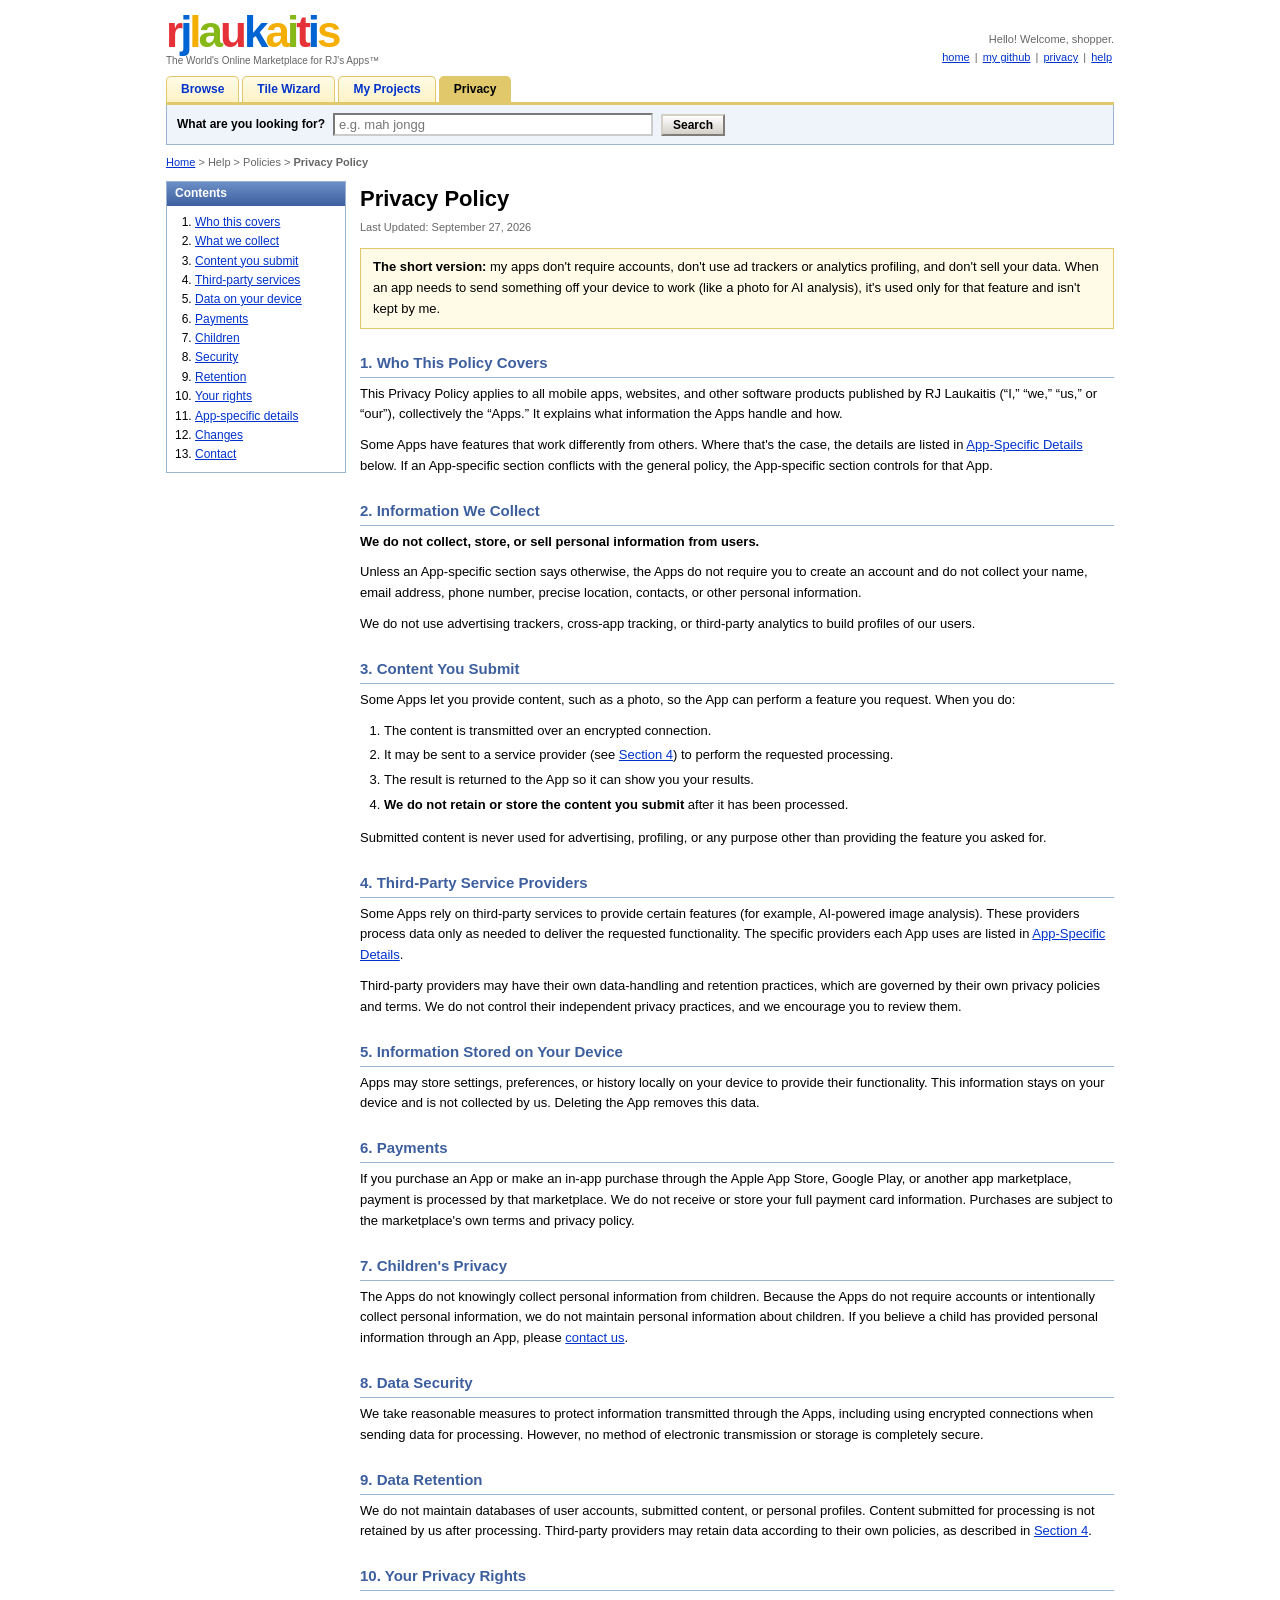
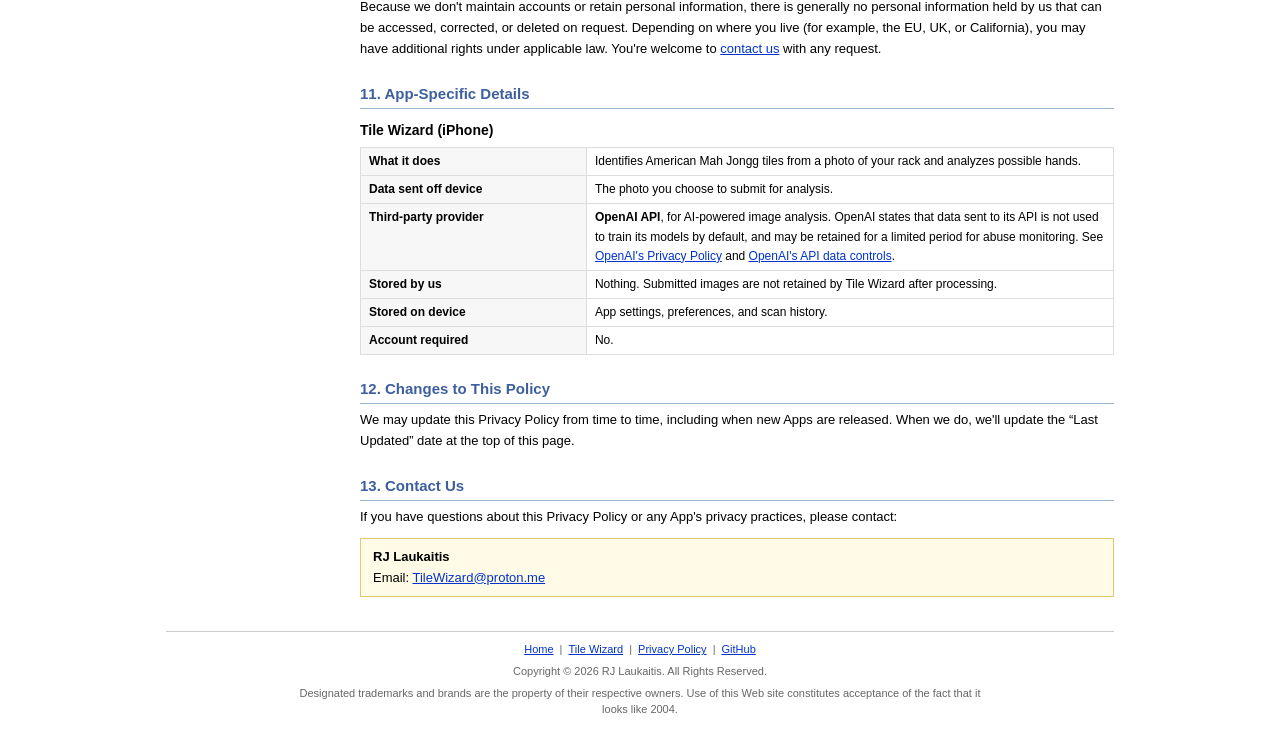
==== privacy/index.html @ a292be98 "Updated styling" ====
<!DOCTYPE html>
<html lang="en">
<head>
  <meta charset="UTF-8">
  <meta name="viewport" content="width=device-width, initial-scale=1.0">
  <title>Privacy Policy - RJ Laukaitis Apps</title>
  <meta name="description" content="Privacy Policy covering all apps and products published by RJ Laukaitis, including Tile Wizard.">
  <link rel="icon" href="../assets/tile-wizard.svg" type="image/svg+xml">
  <link rel="stylesheet" href="../assets/style.css">
</head>
<body>
<div class="page">

  <header class="masthead">
    <a class="logo" href="../" aria-label="RJ Laukaitis home">
      <span class="r">r</span><span class="b">j</span><span class="y">l</span><span class="g">a</span><span class="r">u</span><span class="b">k</span><span class="y">a</span><span class="g">i</span><span class="r">t</span><span class="b">i</span><span class="y">s</span>
      <span class="logo-tag">The World's Online Marketplace for RJ's Apps&trade;</span>
    </a>
    <nav class="toplinks" aria-label="Utility">
      <span class="greeting">Hello! Welcome, shopper.</span>
      <a href="../">home</a> <span class="sep">|</span>
      <a href="https://github.com/RJLaukaitis">my github</a> <span class="sep">|</span>
      <a href="./">privacy</a> <span class="sep">|</span>
      <a href="#contact">help</a>
    </nav>
  </header>

  <nav aria-label="Main">
    <ul class="tabs">
      <li><a href="../">Browse</a></li>
      <li><a href="../tile-wizard/">Tile Wizard</a></li>
      <li><a href="https://github.com/RJLaukaitis">My Projects</a></li>
      <li><a class="active" href="./">Privacy</a></li>
    </ul>
  </nav>

  <form class="searchbar" action="../" method="get" role="search">
    <label for="q">What are you looking for?</label>
    <input type="text" id="q" name="q" placeholder="e.g. mah jongg">
    <button class="btn" type="submit">Search</button>
  </form>

  <div class="crumbs">
    <a href="../">Home</a> &gt; Help &gt; Policies &gt; <b>Privacy Policy</b>
  </div>

  <div class="layout">
    <aside>
      <nav class="box toc" aria-label="Policy contents">
        <h2 class="box-title">Contents</h2>
        <ol>
          <li><a href="#scope">Who this covers</a></li>
          <li><a href="#collect">What we collect</a></li>
          <li><a href="#content">Content you submit</a></li>
          <li><a href="#third-parties">Third-party services</a></li>
          <li><a href="#device">Data on your device</a></li>
          <li><a href="#payments">Payments</a></li>
          <li><a href="#children">Children</a></li>
          <li><a href="#security">Security</a></li>
          <li><a href="#retention">Retention</a></li>
          <li><a href="#rights">Your rights</a></li>
          <li><a href="#apps">App-specific details</a></li>
          <li><a href="#changes">Changes</a></li>
          <li><a href="#contact">Contact</a></li>
        </ol>
      </nav>
    </aside>

    <main class="policy">
      <h1>Privacy Policy</h1>
      <div class="updated">Last Updated: September 27, 2026</div>

      <div class="callout">
        <b>The short version:</b> my apps don't require accounts, don't use ad trackers or analytics profiling, and don't sell your data. When an app needs to send something off your device to work (like a photo for AI analysis), it's used only for that feature and isn't kept by me.
      </div>

      <h2 id="scope">1. Who This Policy Covers</h2>
      <p>This Privacy Policy applies to all mobile apps, websites, and other software products published by RJ Laukaitis (&ldquo;I,&rdquo; &ldquo;we,&rdquo; &ldquo;us,&rdquo; or &ldquo;our&rdquo;), collectively the &ldquo;Apps.&rdquo; It explains what information the Apps handle and how.</p>
      <p>Some Apps have features that work differently from others. Where that's the case, the details are listed in <a href="#apps">App-Specific Details</a> below. If an App-specific section conflicts with the general policy, the App-specific section controls for that App.</p>

      <h2 id="collect">2. Information We Collect</h2>
      <p><b>We do not collect, store, or sell personal information from users.</b></p>
      <p>Unless an App-specific section says otherwise, the Apps do not require you to create an account and do not collect your name, email address, phone number, precise location, contacts, or other personal information.</p>
      <p>We do not use advertising trackers, cross-app tracking, or third-party analytics to build profiles of our users.</p>

      <h2 id="content">3. Content You Submit</h2>
      <p>Some Apps let you provide content, such as a photo, so the App can perform a feature you request. When you do:</p>
      <ol>
        <li>The content is transmitted over an encrypted connection.</li>
        <li>It may be sent to a service provider (see <a href="#third-parties">Section 4</a>) to perform the requested processing.</li>
        <li>The result is returned to the App so it can show you your results.</li>
        <li><b>We do not retain or store the content you submit</b> after it has been processed.</li>
      </ol>
      <p>Submitted content is never used for advertising, profiling, or any purpose other than providing the feature you asked for.</p>

      <h2 id="third-parties">4. Third-Party Service Providers</h2>
      <p>Some Apps rely on third-party services to provide certain features (for example, AI-powered image analysis). These providers process data only as needed to deliver the requested functionality. The specific providers each App uses are listed in <a href="#apps">App-Specific Details</a>.</p>
      <p>Third-party providers may have their own data-handling and retention practices, which are governed by their own privacy policies and terms. We do not control their independent privacy practices, and we encourage you to review them.</p>

      <h2 id="device">5. Information Stored on Your Device</h2>
      <p>Apps may store settings, preferences, or history locally on your device to provide their functionality. This information stays on your device and is not collected by us. Deleting the App removes this data.</p>

      <h2 id="payments">6. Payments</h2>
      <p>If you purchase an App or make an in-app purchase through the Apple App Store, Google Play, or another app marketplace, payment is processed by that marketplace. We do not receive or store your full payment card information. Purchases are subject to the marketplace's own terms and privacy policy.</p>

      <h2 id="children">7. Children's Privacy</h2>
      <p>The Apps do not knowingly collect personal information from children. Because the Apps do not require accounts or intentionally collect personal information, we do not maintain personal information about children. If you believe a child has provided personal information through an App, please <a href="#contact">contact us</a>.</p>

      <h2 id="security">8. Data Security</h2>
      <p>We take reasonable measures to protect information transmitted through the Apps, including using encrypted connections when sending data for processing. However, no method of electronic transmission or storage is completely secure.</p>

      <h2 id="retention">9. Data Retention</h2>
      <p>We do not maintain databases of user accounts, submitted content, or personal profiles. Content submitted for processing is not retained by us after processing. Third-party providers may retain data according to their own policies, as described in <a href="#third-parties">Section 4</a>.</p>

      <h2 id="rights">10. Your Privacy Rights</h2>
      <p>Because we don't maintain accounts or retain personal information, there is generally no personal information held by us that can be accessed, corrected, or deleted on request. Depending on where you live (for example, the EU, UK, or California), you may have additional rights under applicable law. You're welcome to <a href="#contact">contact us</a> with any request.</p>

      <h2 id="apps">11. App-Specific Details</h2>

      <h3 id="app-tile-wizard" style="font-size:14px;margin:10px 0 6px">Tile Wizard (iPhone)</h3>
      <div class="table-wrap">
        <table class="kv">
          <tr>
            <th scope="row">What it does</th>
            <td>Identifies American Mah Jongg tiles from a photo of your rack and analyzes possible hands.</td>
          </tr>
          <tr>
            <th scope="row">Data sent off device</th>
            <td>The photo you choose to submit for analysis.</td>
          </tr>
          <tr>
            <th scope="row">Third-party provider</th>
            <td>
              <b>OpenAI API</b>, for AI-powered image analysis. OpenAI states that data sent to its API is not used to train its models by default, and may be retained for a limited period for abuse monitoring. See
              <a href="https://openai.com/policies/privacy-policy/" rel="noopener noreferrer">OpenAI's Privacy Policy</a> and
              <a href="https://developers.openai.com/api/docs/guides/your-data" rel="noopener noreferrer">OpenAI's API data controls</a>.
            </td>
          </tr>
          <tr>
            <th scope="row">Stored by us</th>
            <td>Nothing. Submitted images are not retained by Tile Wizard after processing.</td>
          </tr>
          <tr>
            <th scope="row">Stored on device</th>
            <td>App settings, preferences, and scan history.</td>
          </tr>
          <tr>
            <th scope="row">Account required</th>
            <td>No.</td>
          </tr>
        </table>
      </div>

      <h2 id="changes">12. Changes to This Policy</h2>
      <p>We may update this Privacy Policy from time to time, including when new Apps are released. When we do, we'll update the &ldquo;Last Updated&rdquo; date at the top of this page.</p>

      <h2 id="contact">13. Contact Us</h2>
      <p>If you have questions about this Privacy Policy or any App's privacy practices, please contact:</p>
      <div class="callout">
        <b>RJ Laukaitis</b><br>
        Email: <a href="mailto:TileWizard@proton.me">TileWizard@proton.me</a>
      </div>
    </main>
  </div>

  <footer class="footer">
    <div class="links">
      <a href="../">Home</a> |
      <a href="../tile-wizard/">Tile Wizard</a> |
      <a href="./">Privacy Policy</a> |
      <a href="https://github.com/RJLaukaitis">GitHub</a>
    </div>
    <div>Copyright &copy; 2026 RJ Laukaitis. All Rights Reserved.</div>
    <div class="fine">Designated trademarks and brands are the property of their respective owners. Use of this Web site constitutes acceptance of the fact that it looks like 2004.</div>
  </footer>

</div>
</body>
</html>
---- assets/style.css ----
/* ------------------------------------------------------------
   RJ Laukaitis — circa-2004 online-auction-house styling
   ------------------------------------------------------------ */

:root {
  --red: #e53238;
  --blue: #0064d2;
  --yellow: #f5af02;
  --green: #86b817;

  --link: #0033cc;
  --link-visited: #660099;
  --text: #000000;
  --muted: #666666;
  --bg: #ffffff;
  --panel: #eff4fb;
  --panel-border: #99b4d1;
  --bar-top: #6c8fc7;
  --bar-bottom: #3d5f9e;
  --tab: #fdf3c7;
  --tab-border: #e0c86b;
  --row-alt: #f7f7f7;
  --price: #990000;
}

* { box-sizing: border-box; }

html { -webkit-text-size-adjust: 100%; }

body {
  margin: 0;
  background: var(--bg);
  color: var(--text);
  font-family: Verdana, Arial, Helvetica, sans-serif;
  font-size: 13px;
  line-height: 1.45;
}

a { color: var(--link); }
a:visited { color: var(--link-visited); }
a:hover { color: var(--red); }

img, svg { max-width: 100%; }

.visually-hidden {
  position: absolute;
  width: 1px;
  height: 1px;
  overflow: hidden;
  clip: rect(0 0 0 0);
  white-space: nowrap;
}

.page {
  max-width: 980px;
  margin: 0 auto;
  padding: 0 16px;
}

/* ---------- Masthead ---------- */

.masthead {
  display: flex;
  align-items: flex-end;
  justify-content: space-between;
  flex-wrap: wrap;
  gap: 8px 16px;
  padding: 10px 0 6px;
}

.logo {
  font-family: "Trebuchet MS", Verdana, Arial, sans-serif;
  font-size: 44px;
  font-weight: bold;
  letter-spacing: -3px;
  line-height: 1;
  text-decoration: none;
}
.logo:visited, .logo:hover { color: inherit; }
.logo .r { color: var(--red); }
.logo .b { color: var(--blue); }
.logo .y { color: var(--yellow); }
.logo .g { color: var(--green); }

.logo-tag {
  display: block;
  font-family: Verdana, Arial, sans-serif;
  font-size: 10px;
  font-weight: normal;
  letter-spacing: 0;
  color: var(--muted);
  margin-top: 2px;
}

.toplinks {
  font-size: 11px;
  text-align: right;
}
.toplinks a { margin: 0 2px; }
.toplinks .sep { color: var(--muted); }
.toplinks .greeting { color: var(--muted); display: block; margin-bottom: 2px; }

/* ---------- Tab navigation ---------- */

.tabs {
  display: flex;
  flex-wrap: wrap;
  gap: 3px;
  margin: 4px 0 0;
  padding: 0;
  list-style: none;
  border-bottom: 3px solid var(--tab-border);
}
.tabs a {
  display: block;
  padding: 4px 14px;
  font-weight: bold;
  font-size: 12px;
  text-decoration: none;
  color: var(--link);
  background: linear-gradient(#fffbe6, var(--tab));
  border: 1px solid var(--tab-border);
  border-bottom: none;
  border-radius: 5px 5px 0 0;
}
.tabs a:hover { text-decoration: underline; }
.tabs a.active {
  background: var(--tab-border);
  color: #000;
}

/* ---------- Search strip ---------- */

.searchbar {
  display: flex;
  flex-wrap: wrap;
  align-items: center;
  gap: 6px 8px;
  padding: 8px 10px;
  background: var(--panel);
  border: 1px solid var(--panel-border);
  border-top: none;
  font-size: 11px;
}
.searchbar label { font-weight: bold; font-size: 12px; }
.searchbar input[type="text"] {
  flex: 1 1 200px;
  min-width: 0;
  max-width: 320px;
  font: 13px Verdana, Arial, sans-serif;
  padding: 2px 4px;
  border: 2px inset #ccc;
}
.searchbar select { font: 12px Verdana, Arial, sans-serif; max-width: 100%; }

.btn {
  font: bold 12px Verdana, Arial, sans-serif;
  padding: 2px 10px;
  color: #000;
  background: linear-gradient(#ffffff, #d4d0c8);
  border: 2px outset #d4d0c8;
  cursor: pointer;
  text-decoration: none;
  display: inline-block;
}
.btn:active { border-style: inset; }
.btn:visited, .btn:hover { color: #000; }

.btn-buy {
  font: bold 14px Arial, Helvetica, sans-serif;
  padding: 6px 18px;
  color: #000;
  background: linear-gradient(#ffe38a, #f5af02);
  border: 1px solid #b07c00;
  border-radius: 4px;
  text-decoration: none;
  display: inline-block;
  box-shadow: inset 0 1px 0 #fff6cc;
}
.btn-buy:visited, .btn-buy:hover { color: #000; }
.btn-buy:hover { background: linear-gradient(#ffeaa3, #ffbb1a); }

/* ---------- Breadcrumbs ---------- */

.crumbs {
  font-size: 11px;
  margin: 10px 0;
  color: var(--muted);
}
.crumbs a { color: var(--link); }

/* ---------- Layout ---------- */

.layout {
  display: grid;
  grid-template-columns: 180px minmax(0, 1fr);
  gap: 14px;
  margin-bottom: 20px;
}

/* ---------- Boxes / panels ---------- */

.box {
  border: 1px solid var(--panel-border);
  margin-bottom: 12px;
  background: #fff;
}
.box-title {
  margin: 0;
  padding: 3px 8px;
  font-size: 12px;
  font-weight: bold;
  color: #fff;
  background: linear-gradient(var(--bar-top), var(--bar-bottom));
}
.box-title.light {
  color: #000;
  background: var(--panel);
  border-bottom: 1px solid var(--panel-border);
}
.box-body { padding: 8px; }

.catlist {
  list-style: none;
  margin: 0;
  padding: 6px 8px;
  font-size: 12px;
}
.catlist li { padding: 2px 0; }
.catlist .count { color: var(--muted); font-size: 11px; }

.side-note { font-size: 11px; color: var(--muted); }

/* ---------- Welcome banner ---------- */

.welcome {
  border: 1px solid var(--tab-border);
  background: linear-gradient(#fffdf0, #fff4c2);
  padding: 10px 12px;
  margin-bottom: 12px;
}
.welcome h1 {
  margin: 0 0 4px;
  font-size: 18px;
  font-family: Arial, Helvetica, sans-serif;
}
.welcome p { margin: 0; }

/* ---------- Listing table ---------- */

.results-head {
  display: flex;
  flex-wrap: wrap;
  justify-content: space-between;
  gap: 4px 12px;
  font-size: 11px;
  padding: 4px 8px;
  background: var(--panel);
  border: 1px solid var(--panel-border);
  border-bottom: none;
}

.listings {
  width: 100%;
  border-collapse: collapse;
  border: 1px solid var(--panel-border);
}
.listings th {
  text-align: left;
  font-size: 11px;
  padding: 3px 8px;
  background: #dfe8f6;
  border-bottom: 1px solid var(--panel-border);
  white-space: nowrap;
}
.listings td {
  padding: 8px;
  vertical-align: top;
  border-bottom: 1px solid #ddd;
}
.listings tr:nth-child(even) td { background: var(--row-alt); }
.listings .thumb { width: 96px; }
.listings .thumb a { display: block; border: 1px solid #ccc; background: #fff; padding: 2px; }
.listings .title { font-size: 14px; font-weight: bold; }
.listings .subtitle { color: var(--muted); font-size: 11px; margin-top: 2px; }
.listings .price { color: var(--price); font-weight: bold; white-space: nowrap; }
.listings .col-small { font-size: 11px; white-space: nowrap; }
.listings .soon td { color: var(--muted); }

.icon-new {
  display: inline-block;
  font: bold 9px Verdana, sans-serif;
  color: #fff;
  background: var(--red);
  padding: 1px 3px;
  vertical-align: middle;
}
.icon-bin {
  display: inline-block;
  font: bold 9px Arial, sans-serif;
  color: #000;
  background: var(--yellow);
  border: 1px solid #b07c00;
  padding: 0 3px;
  vertical-align: middle;
}

.placeholder-thumb {
  width: 88px;
  height: 88px;
  display: grid;
  place-items: center;
  border: 1px dashed #bbb;
  background: #fafafa;
  color: #aaa;
  font-size: 10px;
  text-align: center;
}

/* ---------- Item page ---------- */

.item-titlebar {
  border: 1px solid var(--panel-border);
  background: var(--panel);
  padding: 6px 10px;
  margin-bottom: 10px;
}
.item-titlebar h1 {
  margin: 0;
  font-family: Arial, Helvetica, sans-serif;
  font-size: 20px;
}
.item-titlebar .item-meta {
  font-size: 11px;
  color: var(--muted);
  margin-top: 2px;
}

.item-top {
  display: grid;
  grid-template-columns: 300px minmax(0, 1fr) 220px;
  gap: 14px;
  margin-bottom: 14px;
}

.item-photo {
  border: 1px solid #ccc;
  padding: 6px;
  background: #fff;
  text-align: center;
}
.item-photo .caption { font-size: 11px; color: var(--muted); margin-top: 4px; }

.facts {
  width: 100%;
  border-collapse: collapse;
  font-size: 12px;
}
.facts th {
  text-align: right;
  vertical-align: top;
  color: var(--muted);
  font-weight: normal;
  padding: 3px 8px 3px 0;
  white-space: nowrap;
  width: 1%;
}
.facts td { padding: 3px 0; }
.facts .price { font-size: 18px; font-weight: bold; color: var(--price); }

.buy-box {
  margin: 10px 0;
  padding: 10px;
  border: 1px solid var(--tab-border);
  background: #fffbe6;
}
.buy-box .or { font-size: 11px; color: var(--muted); margin: 6px 0; }

.section-title {
  margin: 18px 0 0;
  padding: 4px 10px;
  font-size: 14px;
  font-family: Arial, Helvetica, sans-serif;
  color: #fff;
  background: linear-gradient(var(--bar-top), var(--bar-bottom));
}
.section-body {
  border: 1px solid var(--panel-border);
  border-top: none;
  padding: 12px;
}

.description h2 {
  font-family: Arial, Helvetica, sans-serif;
  color: var(--blue);
  font-size: 17px;
  margin: 0 0 6px;
}
.description h3 {
  font-family: Arial, Helvetica, sans-serif;
  font-size: 14px;
  color: var(--red);
  margin: 14px 0 4px;
}
.description ul { margin: 4px 0 8px; padding-left: 22px; }
.description li { margin-bottom: 3px; }

.steps {
  display: grid;
  grid-template-columns: repeat(3, minmax(0, 1fr));
  gap: 10px;
  margin: 8px 0;
}
.step {
  border: 1px solid #ccc;
  background: var(--row-alt);
  padding: 8px;
  font-size: 12px;
}
.step b { display: block; color: var(--blue); margin-bottom: 2px; }

.kv {
  width: 100%;
  border-collapse: collapse;
  font-size: 12px;
}
.kv th, .kv td {
  text-align: left;
  padding: 4px 8px;
  border: 1px solid #ddd;
  vertical-align: top;
}
.kv th { background: var(--row-alt); width: 30%; }

/* ---------- Seller card ---------- */

.seller .box-body { font-size: 12px; }
.seller .name { font-weight: bold; }
.star {
  color: var(--yellow);
  text-shadow: 0 0 1px #8a6200;
}

/* ---------- Policy page ---------- */

.policy {
  font-size: 13px;
  line-height: 1.6;
}
.policy h1 {
  font-family: Arial, Helvetica, sans-serif;
  font-size: 22px;
  margin: 0 0 2px;
}
.policy h2 {
  font-family: Arial, Helvetica, sans-serif;
  font-size: 15px;
  margin: 22px 0 6px;
  padding-bottom: 2px;
  border-bottom: 1px solid var(--panel-border);
  color: var(--bar-bottom);
}
.policy p { margin: 0 0 10px; }
.policy ul, .policy ol { margin: 4px 0 12px; padding-left: 24px; }
.policy li { margin-bottom: 4px; }
.policy .updated { color: var(--muted); font-size: 11px; margin-bottom: 12px; }
.policy .callout {
  border: 1px solid var(--tab-border);
  background: #fffbe6;
  padding: 8px 12px;
  margin: 10px 0 14px;
}
.policy .table-wrap { overflow-x: auto; margin: 6px 0 12px; }

.toc { font-size: 12px; }
.toc ol { margin: 0; padding: 6px 8px 6px 28px; }
.toc li { margin: 2px 0; }

/* ---------- Footer ---------- */

.footer {
  border-top: 1px solid #ccc;
  margin-top: 20px;
  padding: 10px 0 30px;
  font-size: 11px;
  color: var(--muted);
  text-align: center;
}
.footer .links { margin-bottom: 6px; }
.footer .links a { margin: 0 3px; }
.footer .fine { max-width: 700px; margin: 6px auto 0; }

/* ---------- Responsive ---------- */

@media (max-width: 860px) {
  .item-top { grid-template-columns: 240px minmax(0, 1fr); }
  .item-top .seller { grid-column: 1 / -1; }
}

@media (max-width: 680px) {
  .layout { grid-template-columns: minmax(0, 1fr); }
  .layout aside { order: 2; }
  .item-top { grid-template-columns: minmax(0, 1fr); }
  .item-photo { max-width: 320px; }
  .steps { grid-template-columns: minmax(0, 1fr); }
  .logo { font-size: 36px; }
  .toplinks { text-align: left; }
  .listings .hide-sm { display: none; }
  .listings .thumb { width: 72px; }
  .placeholder-thumb { width: 64px; height: 64px; }
  .tabs a { padding: 4px 9px; }
}
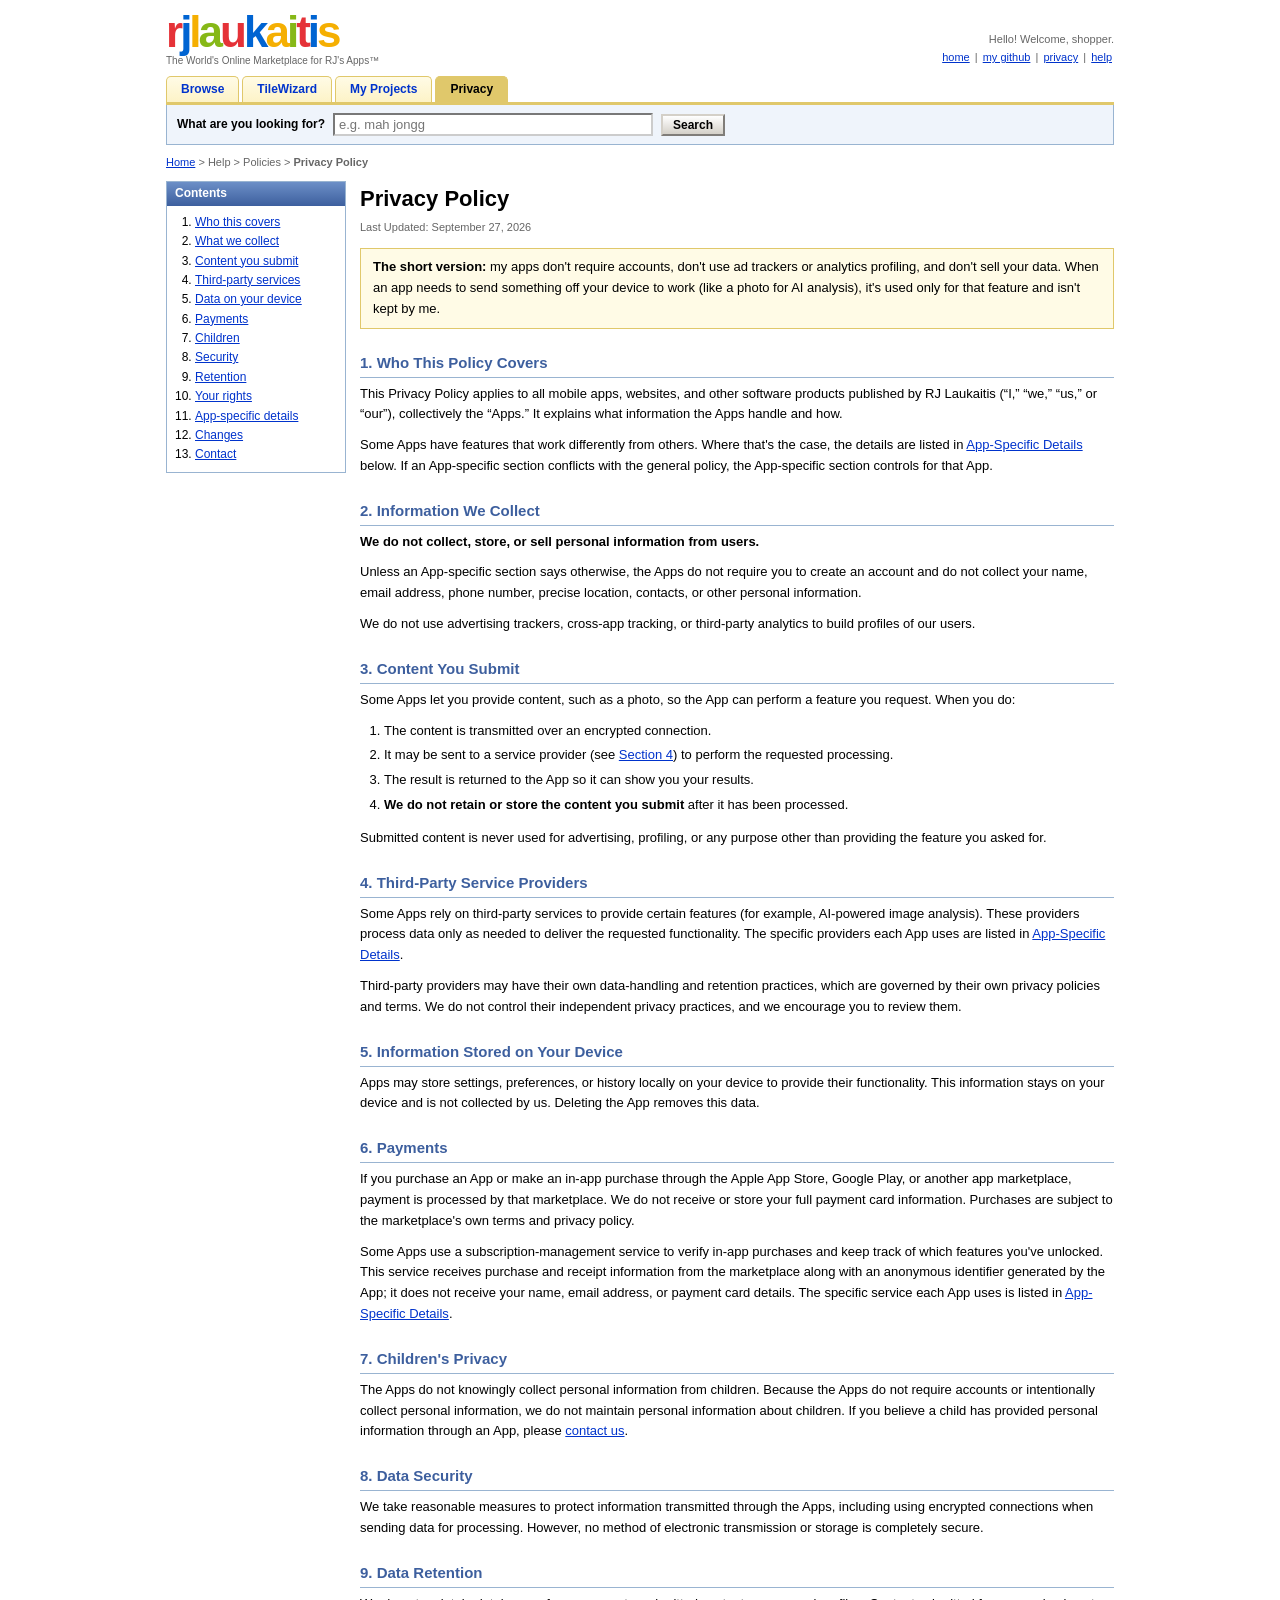
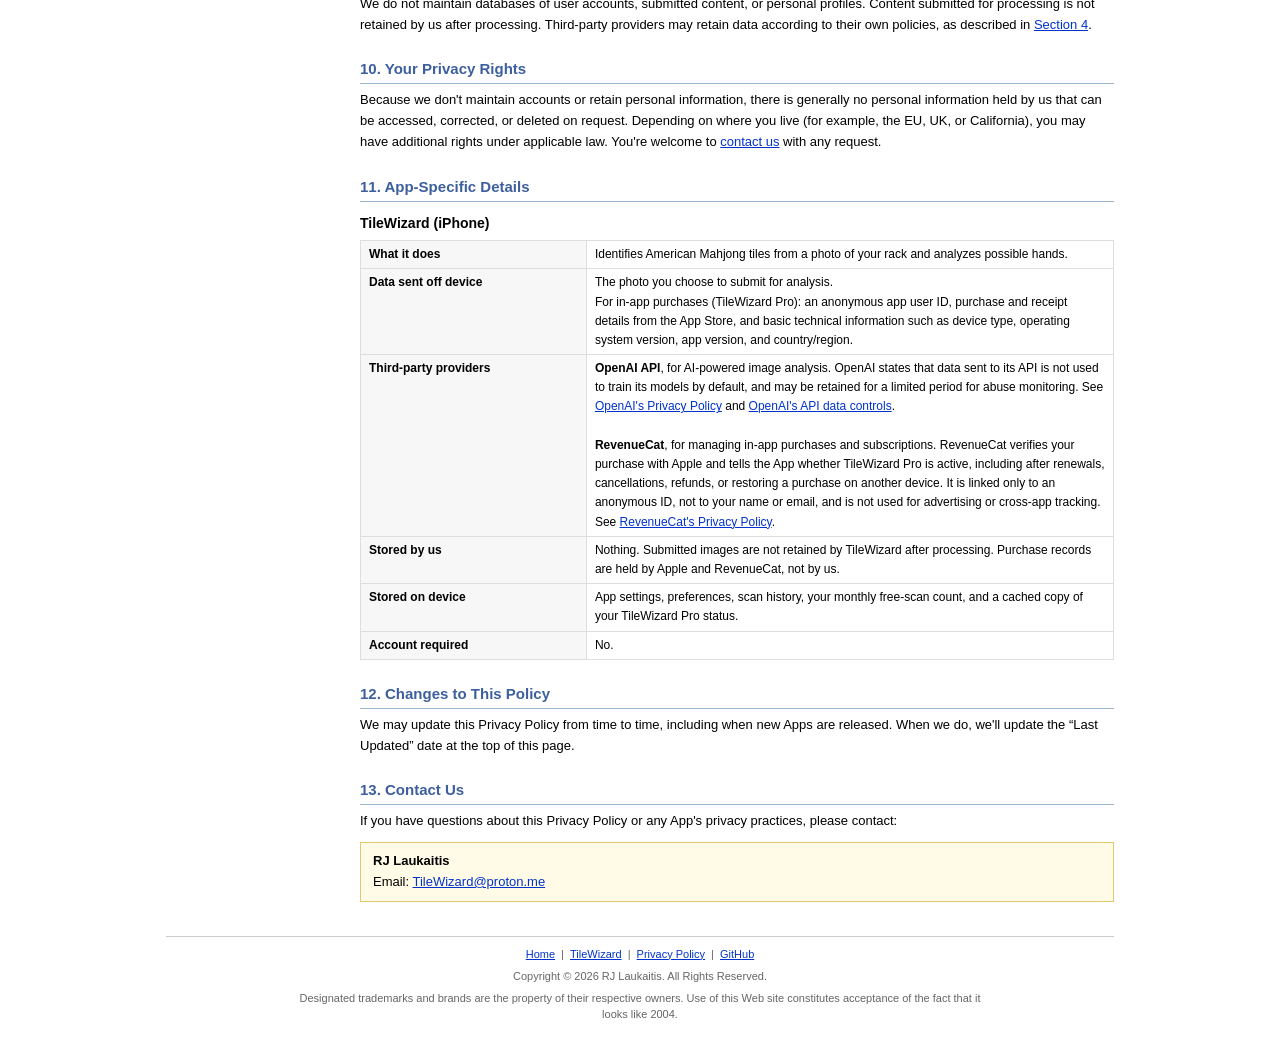
==== commit d63db4fa: "updates" ====
--- a/privacy/index.html
+++ b/privacy/index.html
@@ -4,8 +4,9 @@
   <meta charset="UTF-8">
   <meta name="viewport" content="width=device-width, initial-scale=1.0">
   <title>Privacy Policy - RJ Laukaitis Apps</title>
-  <meta name="description" content="Privacy Policy covering all apps and products published by RJ Laukaitis, including Tile Wizard.">
-  <link rel="icon" href="../assets/tile-wizard.svg" type="image/svg+xml">
+  <meta name="description" content="Privacy Policy covering all apps and products published by RJ Laukaitis, including TileWizard.">
+  <link rel="icon" href="../assets/favicon.png" type="image/png">
+  <link rel="apple-touch-icon" href="../assets/apple-touch-icon.png">
   <link rel="stylesheet" href="../assets/style.css">
 </head>
 <body>
@@ -28,7 +29,7 @@
   <nav aria-label="Main">
     <ul class="tabs">
       <li><a href="../">Browse</a></li>
-      <li><a href="../tile-wizard/">Tile Wizard</a></li>
+      <li><a href="../tile-wizard/">TileWizard</a></li>
       <li><a href="https://github.com/RJLaukaitis">My Projects</a></li>
       <li><a class="active" href="./">Privacy</a></li>
     </ul>
@@ -102,6 +103,7 @@
 
       <h2 id="payments">6. Payments</h2>
       <p>If you purchase an App or make an in-app purchase through the Apple App Store, Google Play, or another app marketplace, payment is processed by that marketplace. We do not receive or store your full payment card information. Purchases are subject to the marketplace's own terms and privacy policy.</p>
+      <p>Some Apps use a subscription-management service to verify in-app purchases and keep track of which features you've unlocked. This service receives purchase and receipt information from the marketplace along with an anonymous identifier generated by the App; it does not receive your name, email address, or payment card details. The specific service each App uses is listed in <a href="#apps">App-Specific Details</a>.</p>
 
       <h2 id="children">7. Children's Privacy</h2>
       <p>The Apps do not knowingly collect personal information from children. Because the Apps do not require accounts or intentionally collect personal information, we do not maintain personal information about children. If you believe a child has provided personal information through an App, please <a href="#contact">contact us</a>.</p>
@@ -117,32 +119,38 @@
 
       <h2 id="apps">11. App-Specific Details</h2>
 
-      <h3 id="app-tile-wizard" style="font-size:14px;margin:10px 0 6px">Tile Wizard (iPhone)</h3>
+      <h3 id="app-tile-wizard" style="font-size:14px;margin:10px 0 6px">TileWizard (iPhone)</h3>
       <div class="table-wrap">
         <table class="kv">
           <tr>
             <th scope="row">What it does</th>
-            <td>Identifies American Mah Jongg tiles from a photo of your rack and analyzes possible hands.</td>
+            <td>Identifies American Mahjong tiles from a photo of your rack and analyzes possible hands.</td>
           </tr>
           <tr>
             <th scope="row">Data sent off device</th>
-            <td>The photo you choose to submit for analysis.</td>
+            <td>
+              The photo you choose to submit for analysis.<br>
+              For in-app purchases (TileWizard Pro): an anonymous app user ID, purchase and receipt details from the App Store, and basic technical information such as device type, operating system version, app version, and country/region.
+            </td>
           </tr>
           <tr>
-            <th scope="row">Third-party provider</th>
+            <th scope="row">Third-party providers</th>
             <td>
               <b>OpenAI API</b>, for AI-powered image analysis. OpenAI states that data sent to its API is not used to train its models by default, and may be retained for a limited period for abuse monitoring. See
               <a href="https://openai.com/policies/privacy-policy/" rel="noopener noreferrer">OpenAI's Privacy Policy</a> and
               <a href="https://developers.openai.com/api/docs/guides/your-data" rel="noopener noreferrer">OpenAI's API data controls</a>.
+              <br><br>
+              <b>RevenueCat</b>, for managing in-app purchases and subscriptions. RevenueCat verifies your purchase with Apple and tells the App whether TileWizard Pro is active, including after renewals, cancellations, refunds, or restoring a purchase on another device. It is linked only to an anonymous ID, not to your name or email, and is not used for advertising or cross-app tracking. See
+              <a href="https://www.revenuecat.com/privacy/" rel="noopener noreferrer">RevenueCat's Privacy Policy</a>.
             </td>
           </tr>
           <tr>
             <th scope="row">Stored by us</th>
-            <td>Nothing. Submitted images are not retained by Tile Wizard after processing.</td>
+            <td>Nothing. Submitted images are not retained by TileWizard after processing. Purchase records are held by Apple and RevenueCat, not by us.</td>
           </tr>
           <tr>
             <th scope="row">Stored on device</th>
-            <td>App settings, preferences, and scan history.</td>
+            <td>App settings, preferences, scan history, your monthly free-scan count, and a cached copy of your TileWizard Pro status.</td>
           </tr>
           <tr>
             <th scope="row">Account required</th>
@@ -166,7 +174,7 @@
   <footer class="footer">
     <div class="links">
       <a href="../">Home</a> |
-      <a href="../tile-wizard/">Tile Wizard</a> |
+      <a href="../tile-wizard/">TileWizard</a> |
       <a href="./">Privacy Policy</a> |
       <a href="https://github.com/RJLaukaitis">GitHub</a>
     </div>
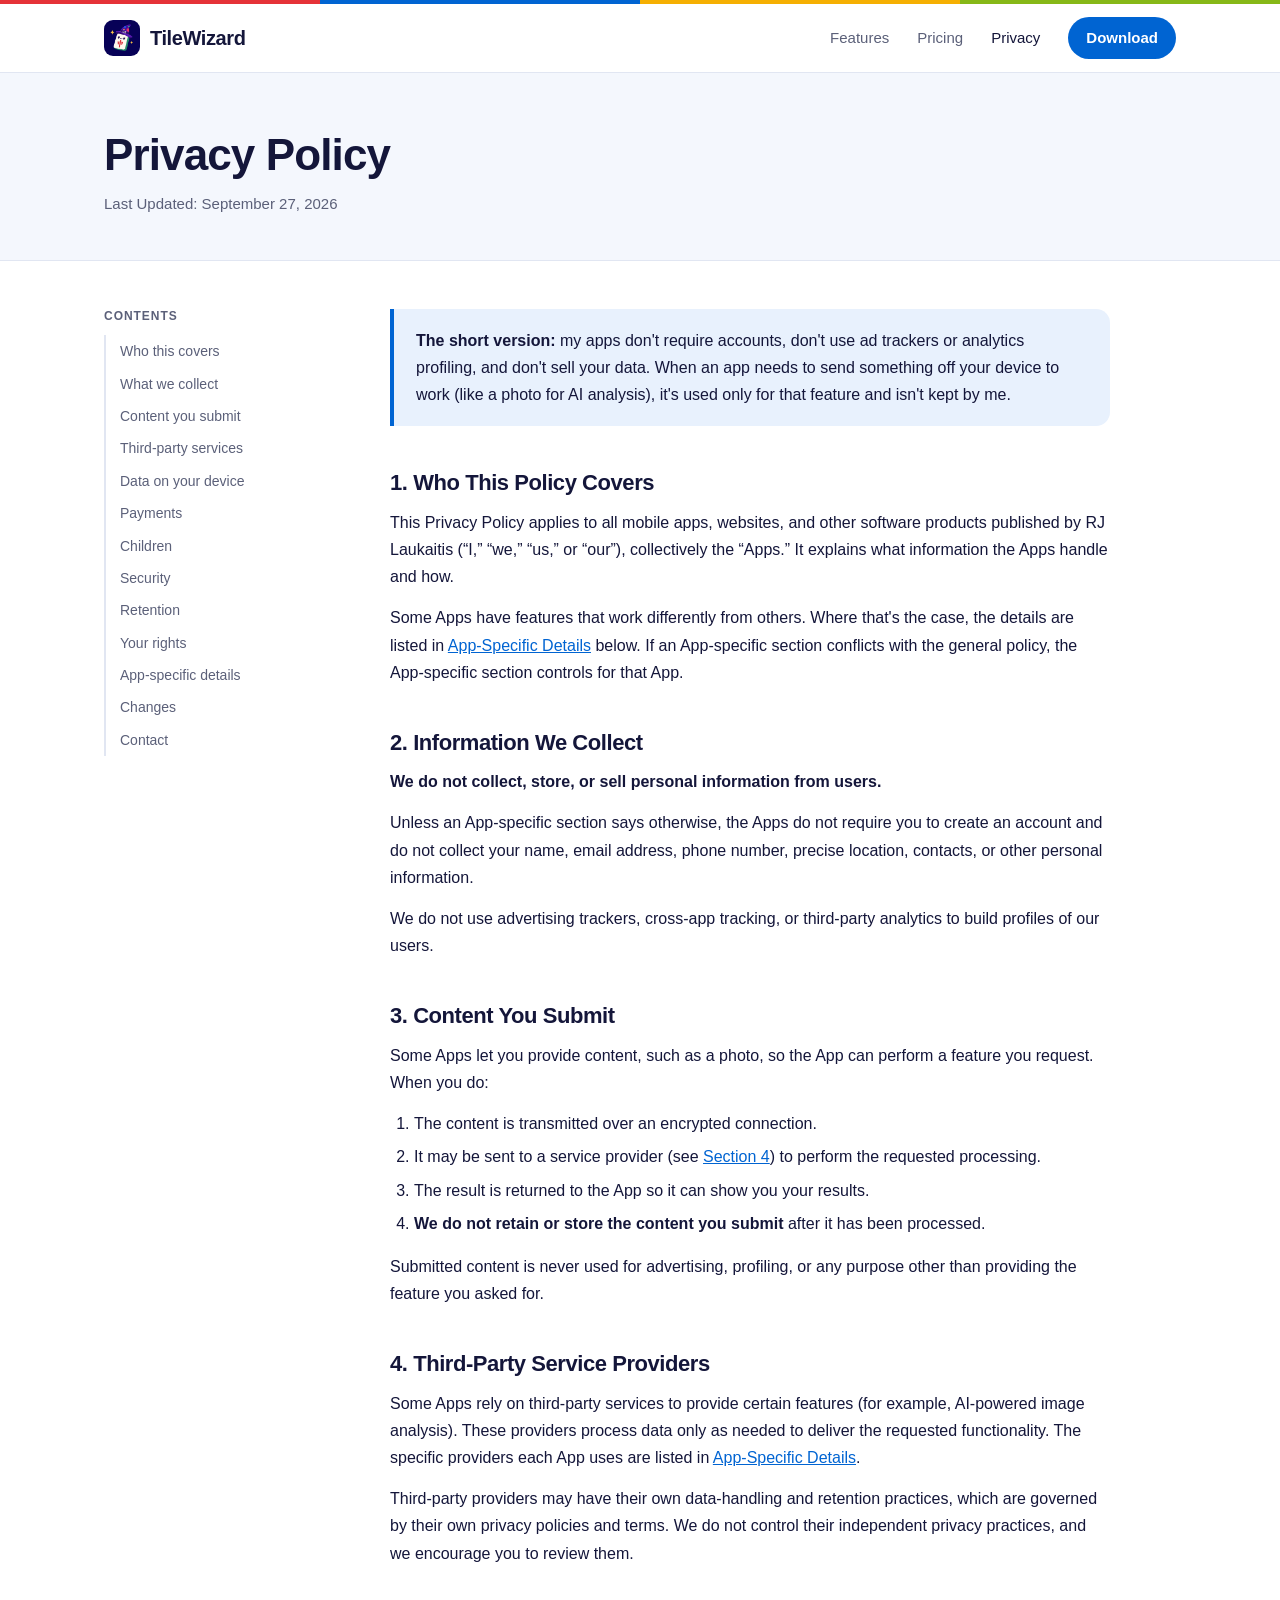
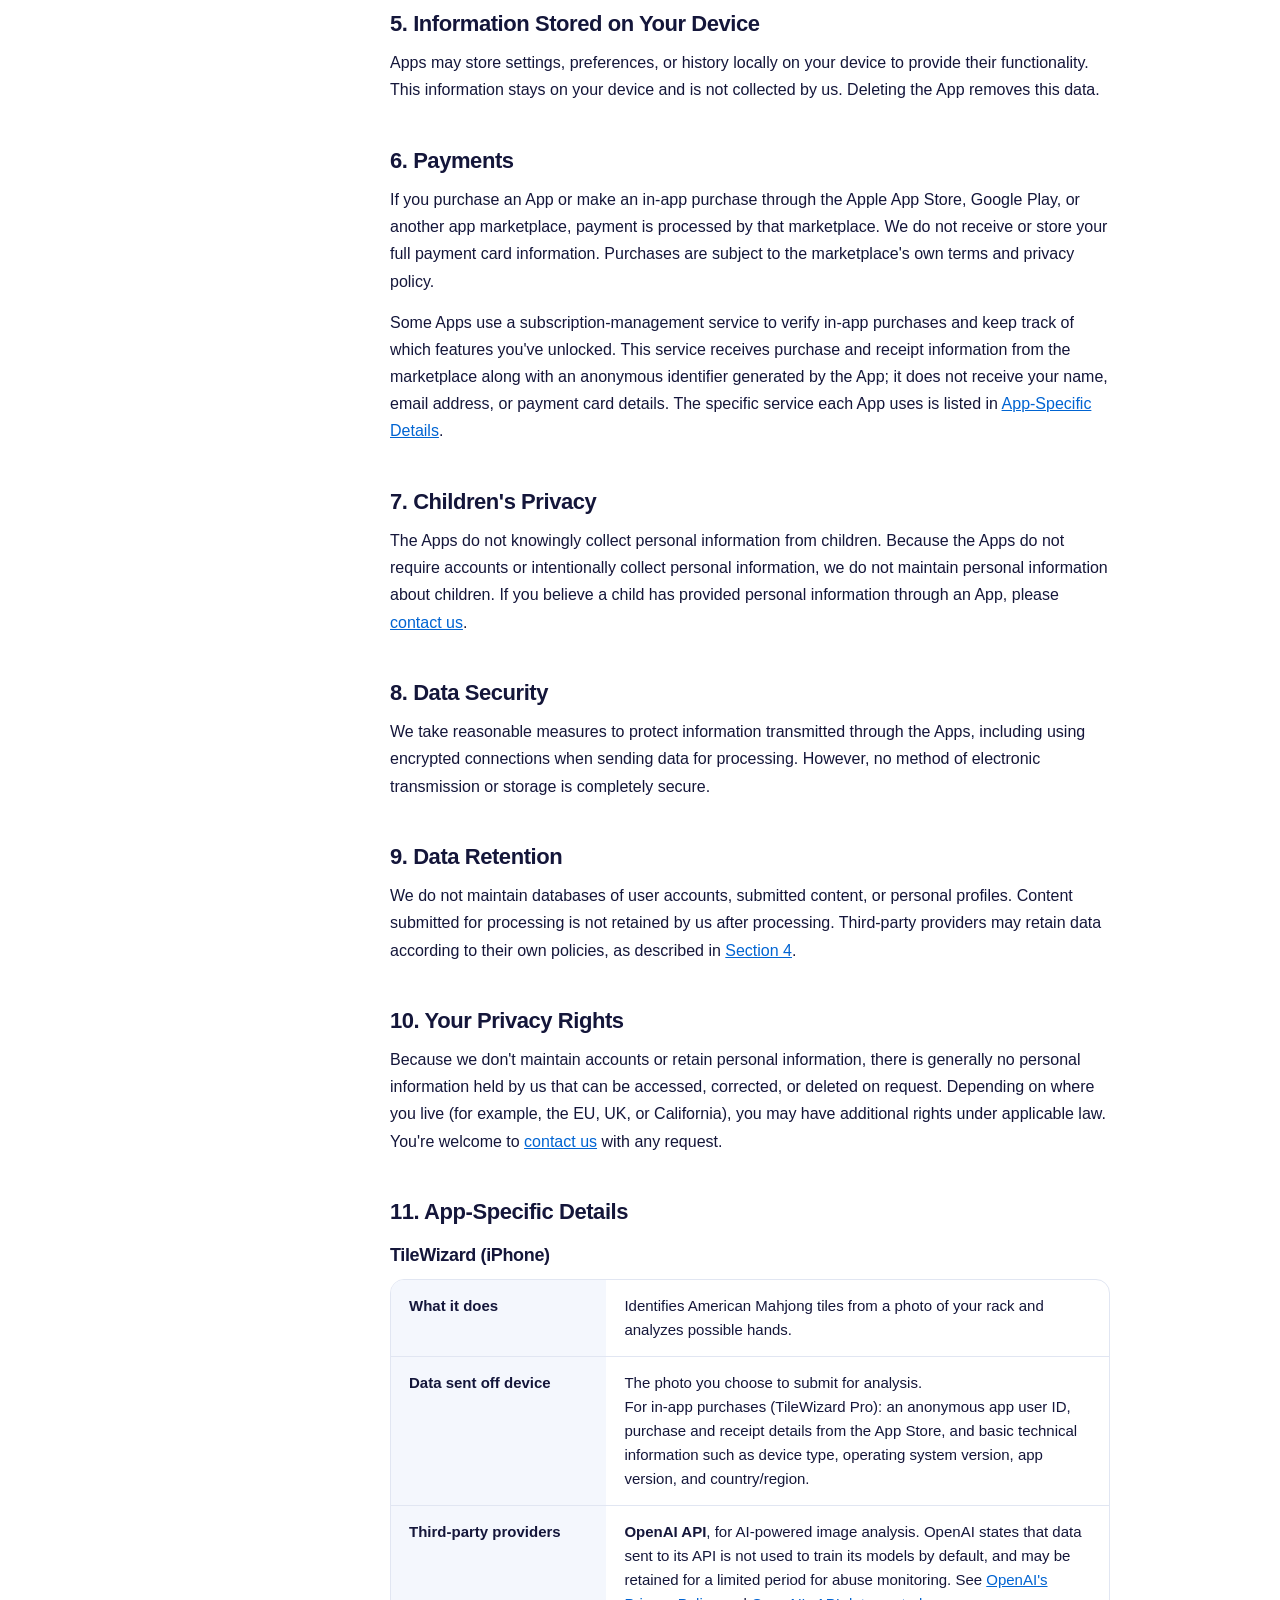
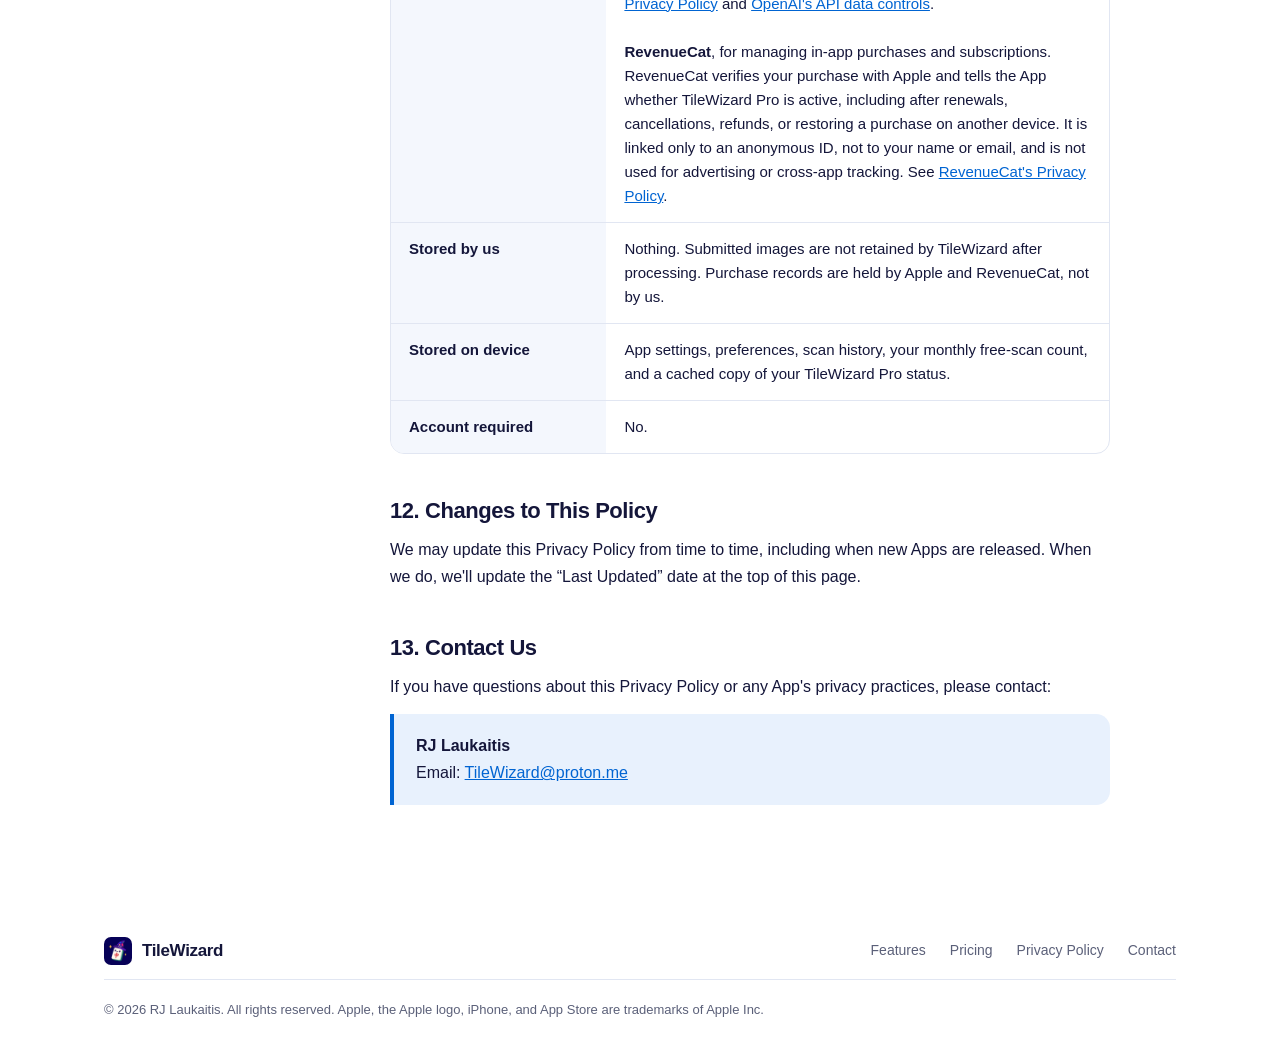
==== commit 42546fc6: "redesign" ====
--- a/privacy/index.html
+++ b/privacy/index.html
@@ -3,185 +3,174 @@
 <head>
   <meta charset="UTF-8">
   <meta name="viewport" content="width=device-width, initial-scale=1.0">
-  <title>Privacy Policy - RJ Laukaitis Apps</title>
+  <title>Privacy Policy - TileWizard</title>
   <meta name="description" content="Privacy Policy covering all apps and products published by RJ Laukaitis, including TileWizard.">
+  <meta name="theme-color" content="#0b0b4f">
   <link rel="icon" href="../assets/favicon.png" type="image/png">
   <link rel="apple-touch-icon" href="../assets/apple-touch-icon.png">
   <link rel="stylesheet" href="../assets/style.css">
 </head>
 <body>
-<div class="page">
 
-  <header class="masthead">
-    <a class="logo" href="../" aria-label="RJ Laukaitis home">
-      <span class="r">r</span><span class="b">j</span><span class="y">l</span><span class="g">a</span><span class="r">u</span><span class="b">k</span><span class="y">a</span><span class="g">i</span><span class="r">t</span><span class="b">i</span><span class="y">s</span>
-      <span class="logo-tag">The World's Online Marketplace for RJ's Apps&trade;</span>
+<header class="site-header">
+  <div class="container">
+    <a class="brand" href="../">
+      <img src="../assets/tile-wizard.png" alt="" width="36" height="36">
+      TileWizard
     </a>
-    <nav class="toplinks" aria-label="Utility">
-      <span class="greeting">Hello! Welcome, shopper.</span>
-      <a href="../">home</a> <span class="sep">|</span>
-      <a href="https://github.com/RJLaukaitis">my github</a> <span class="sep">|</span>
-      <a href="./">privacy</a> <span class="sep">|</span>
-      <a href="#contact">help</a>
+    <nav class="nav" aria-label="Main">
+      <a class="hide-sm" href="../#features">Features</a>
+      <a class="hide-sm" href="../#pricing">Pricing</a>
+      <a class="hide-sm" href="./" aria-current="page">Privacy</a>
+      <!-- TODO: replace href with the TileWizard App Store URL -->
+      <a class="btn" href="https://apps.apple.com/" rel="noopener">Download</a>
     </nav>
-  </header>
+  </div>
+</header>
 
-  <nav aria-label="Main">
-    <ul class="tabs">
-      <li><a href="../">Browse</a></li>
-      <li><a href="../tile-wizard/">TileWizard</a></li>
-      <li><a href="https://github.com/RJLaukaitis">My Projects</a></li>
-      <li><a class="active" href="./">Privacy</a></li>
-    </ul>
+<div class="page-head">
+  <div class="container">
+    <h1>Privacy Policy</h1>
+    <p class="updated">Last Updated: September 27, 2026</p>
+  </div>
+</div>
+
+<div class="container policy-layout">
+  <nav class="toc" aria-label="Policy contents">
+    <h2>Contents</h2>
+    <ol>
+      <li><a href="#scope">Who this covers</a></li>
+      <li><a href="#collect">What we collect</a></li>
+      <li><a href="#content">Content you submit</a></li>
+      <li><a href="#third-parties">Third-party services</a></li>
+      <li><a href="#device">Data on your device</a></li>
+      <li><a href="#payments">Payments</a></li>
+      <li><a href="#children">Children</a></li>
+      <li><a href="#security">Security</a></li>
+      <li><a href="#retention">Retention</a></li>
+      <li><a href="#rights">Your rights</a></li>
+      <li><a href="#apps">App-specific details</a></li>
+      <li><a href="#changes">Changes</a></li>
+      <li><a href="#contact">Contact</a></li>
+    </ol>
   </nav>
 
-  <form class="searchbar" action="../" method="get" role="search">
-    <label for="q">What are you looking for?</label>
-    <input type="text" id="q" name="q" placeholder="e.g. mah jongg">
-    <button class="btn" type="submit">Search</button>
-  </form>
+  <main class="policy">
+    <div class="callout">
+      <b>The short version:</b> my apps don't require accounts, don't use ad trackers or analytics profiling, and don't sell your data. When an app needs to send something off your device to work (like a photo for AI analysis), it's used only for that feature and isn't kept by me.
+    </div>
 
-  <div class="crumbs">
-    <a href="../">Home</a> &gt; Help &gt; Policies &gt; <b>Privacy Policy</b>
+    <h2 id="scope">1. Who This Policy Covers</h2>
+    <p>This Privacy Policy applies to all mobile apps, websites, and other software products published by RJ Laukaitis (&ldquo;I,&rdquo; &ldquo;we,&rdquo; &ldquo;us,&rdquo; or &ldquo;our&rdquo;), collectively the &ldquo;Apps.&rdquo; It explains what information the Apps handle and how.</p>
+    <p>Some Apps have features that work differently from others. Where that's the case, the details are listed in <a href="#apps">App-Specific Details</a> below. If an App-specific section conflicts with the general policy, the App-specific section controls for that App.</p>
+
+    <h2 id="collect">2. Information We Collect</h2>
+    <p><b>We do not collect, store, or sell personal information from users.</b></p>
+    <p>Unless an App-specific section says otherwise, the Apps do not require you to create an account and do not collect your name, email address, phone number, precise location, contacts, or other personal information.</p>
+    <p>We do not use advertising trackers, cross-app tracking, or third-party analytics to build profiles of our users.</p>
+
+    <h2 id="content">3. Content You Submit</h2>
+    <p>Some Apps let you provide content, such as a photo, so the App can perform a feature you request. When you do:</p>
+    <ol>
+      <li>The content is transmitted over an encrypted connection.</li>
+      <li>It may be sent to a service provider (see <a href="#third-parties">Section 4</a>) to perform the requested processing.</li>
+      <li>The result is returned to the App so it can show you your results.</li>
+      <li><b>We do not retain or store the content you submit</b> after it has been processed.</li>
+    </ol>
+    <p>Submitted content is never used for advertising, profiling, or any purpose other than providing the feature you asked for.</p>
+
+    <h2 id="third-parties">4. Third-Party Service Providers</h2>
+    <p>Some Apps rely on third-party services to provide certain features (for example, AI-powered image analysis). These providers process data only as needed to deliver the requested functionality. The specific providers each App uses are listed in <a href="#apps">App-Specific Details</a>.</p>
+    <p>Third-party providers may have their own data-handling and retention practices, which are governed by their own privacy policies and terms. We do not control their independent privacy practices, and we encourage you to review them.</p>
+
+    <h2 id="device">5. Information Stored on Your Device</h2>
+    <p>Apps may store settings, preferences, or history locally on your device to provide their functionality. This information stays on your device and is not collected by us. Deleting the App removes this data.</p>
+
+    <h2 id="payments">6. Payments</h2>
+    <p>If you purchase an App or make an in-app purchase through the Apple App Store, Google Play, or another app marketplace, payment is processed by that marketplace. We do not receive or store your full payment card information. Purchases are subject to the marketplace's own terms and privacy policy.</p>
+    <p>Some Apps use a subscription-management service to verify in-app purchases and keep track of which features you've unlocked. This service receives purchase and receipt information from the marketplace along with an anonymous identifier generated by the App; it does not receive your name, email address, or payment card details. The specific service each App uses is listed in <a href="#apps">App-Specific Details</a>.</p>
+
+    <h2 id="children">7. Children's Privacy</h2>
+    <p>The Apps do not knowingly collect personal information from children. Because the Apps do not require accounts or intentionally collect personal information, we do not maintain personal information about children. If you believe a child has provided personal information through an App, please <a href="#contact">contact us</a>.</p>
+
+    <h2 id="security">8. Data Security</h2>
+    <p>We take reasonable measures to protect information transmitted through the Apps, including using encrypted connections when sending data for processing. However, no method of electronic transmission or storage is completely secure.</p>
+
+    <h2 id="retention">9. Data Retention</h2>
+    <p>We do not maintain databases of user accounts, submitted content, or personal profiles. Content submitted for processing is not retained by us after processing. Third-party providers may retain data according to their own policies, as described in <a href="#third-parties">Section 4</a>.</p>
+
+    <h2 id="rights">10. Your Privacy Rights</h2>
+    <p>Because we don't maintain accounts or retain personal information, there is generally no personal information held by us that can be accessed, corrected, or deleted on request. Depending on where you live (for example, the EU, UK, or California), you may have additional rights under applicable law. You're welcome to <a href="#contact">contact us</a> with any request.</p>
+
+    <h2 id="apps">11. App-Specific Details</h2>
+
+    <h3 id="app-tile-wizard">TileWizard (iPhone)</h3>
+    <div class="table-wrap">
+      <table class="kv">
+        <tr>
+          <th scope="row">What it does</th>
+          <td>Identifies American Mahjong tiles from a photo of your rack and analyzes possible hands.</td>
+        </tr>
+        <tr>
+          <th scope="row">Data sent off device</th>
+          <td>
+            The photo you choose to submit for analysis.<br>
+            For in-app purchases (TileWizard Pro): an anonymous app user ID, purchase and receipt details from the App Store, and basic technical information such as device type, operating system version, app version, and country/region.
+          </td>
+        </tr>
+        <tr>
+          <th scope="row">Third-party providers</th>
+          <td>
+            <b>OpenAI API</b>, for AI-powered image analysis. OpenAI states that data sent to its API is not used to train its models by default, and may be retained for a limited period for abuse monitoring. See
+            <a href="https://openai.com/policies/privacy-policy/" rel="noopener noreferrer">OpenAI's Privacy Policy</a> and
+            <a href="https://developers.openai.com/api/docs/guides/your-data" rel="noopener noreferrer">OpenAI's API data controls</a>.
+            <br><br>
+            <b>RevenueCat</b>, for managing in-app purchases and subscriptions. RevenueCat verifies your purchase with Apple and tells the App whether TileWizard Pro is active, including after renewals, cancellations, refunds, or restoring a purchase on another device. It is linked only to an anonymous ID, not to your name or email, and is not used for advertising or cross-app tracking. See
+            <a href="https://www.revenuecat.com/privacy/" rel="noopener noreferrer">RevenueCat's Privacy Policy</a>.
+          </td>
+        </tr>
+        <tr>
+          <th scope="row">Stored by us</th>
+          <td>Nothing. Submitted images are not retained by TileWizard after processing. Purchase records are held by Apple and RevenueCat, not by us.</td>
+        </tr>
+        <tr>
+          <th scope="row">Stored on device</th>
+          <td>App settings, preferences, scan history, your monthly free-scan count, and a cached copy of your TileWizard Pro status.</td>
+        </tr>
+        <tr>
+          <th scope="row">Account required</th>
+          <td>No.</td>
+        </tr>
+      </table>
+    </div>
+
+    <h2 id="changes">12. Changes to This Policy</h2>
+    <p>We may update this Privacy Policy from time to time, including when new Apps are released. When we do, we'll update the &ldquo;Last Updated&rdquo; date at the top of this page.</p>
+
+    <h2 id="contact">13. Contact Us</h2>
+    <p>If you have questions about this Privacy Policy or any App's privacy practices, please contact:</p>
+    <div class="callout">
+      <b>RJ Laukaitis</b><br>
+      Email: <a href="mailto:TileWizard@proton.me">TileWizard@proton.me</a>
+    </div>
+  </main>
+</div>
+
+<footer class="site-footer">
+  <div class="container">
+    <a class="brand" href="../">
+      <img src="../assets/tile-wizard.png" alt="" width="28" height="28">
+      TileWizard
+    </a>
+    <div class="footer-links">
+      <a href="../#features">Features</a>
+      <a href="../#pricing">Pricing</a>
+      <a href="./">Privacy Policy</a>
+      <a href="mailto:TileWizard@proton.me">Contact</a>
+    </div>
+    <p class="fine">&copy; 2026 RJ Laukaitis. All rights reserved. Apple, the Apple logo, iPhone, and App Store are trademarks of Apple Inc.</p>
   </div>
+</footer>
 
-  <div class="layout">
-    <aside>
-      <nav class="box toc" aria-label="Policy contents">
-        <h2 class="box-title">Contents</h2>
-        <ol>
-          <li><a href="#scope">Who this covers</a></li>
-          <li><a href="#collect">What we collect</a></li>
-          <li><a href="#content">Content you submit</a></li>
-          <li><a href="#third-parties">Third-party services</a></li>
-          <li><a href="#device">Data on your device</a></li>
-          <li><a href="#payments">Payments</a></li>
-          <li><a href="#children">Children</a></li>
-          <li><a href="#security">Security</a></li>
-          <li><a href="#retention">Retention</a></li>
-          <li><a href="#rights">Your rights</a></li>
-          <li><a href="#apps">App-specific details</a></li>
-          <li><a href="#changes">Changes</a></li>
-          <li><a href="#contact">Contact</a></li>
-        </ol>
-      </nav>
-    </aside>
-
-    <main class="policy">
-      <h1>Privacy Policy</h1>
-      <div class="updated">Last Updated: September 27, 2026</div>
-
-      <div class="callout">
-        <b>The short version:</b> my apps don't require accounts, don't use ad trackers or analytics profiling, and don't sell your data. When an app needs to send something off your device to work (like a photo for AI analysis), it's used only for that feature and isn't kept by me.
-      </div>
-
-      <h2 id="scope">1. Who This Policy Covers</h2>
-      <p>This Privacy Policy applies to all mobile apps, websites, and other software products published by RJ Laukaitis (&ldquo;I,&rdquo; &ldquo;we,&rdquo; &ldquo;us,&rdquo; or &ldquo;our&rdquo;), collectively the &ldquo;Apps.&rdquo; It explains what information the Apps handle and how.</p>
-      <p>Some Apps have features that work differently from others. Where that's the case, the details are listed in <a href="#apps">App-Specific Details</a> below. If an App-specific section conflicts with the general policy, the App-specific section controls for that App.</p>
-
-      <h2 id="collect">2. Information We Collect</h2>
-      <p><b>We do not collect, store, or sell personal information from users.</b></p>
-      <p>Unless an App-specific section says otherwise, the Apps do not require you to create an account and do not collect your name, email address, phone number, precise location, contacts, or other personal information.</p>
-      <p>We do not use advertising trackers, cross-app tracking, or third-party analytics to build profiles of our users.</p>
-
-      <h2 id="content">3. Content You Submit</h2>
-      <p>Some Apps let you provide content, such as a photo, so the App can perform a feature you request. When you do:</p>
-      <ol>
-        <li>The content is transmitted over an encrypted connection.</li>
-        <li>It may be sent to a service provider (see <a href="#third-parties">Section 4</a>) to perform the requested processing.</li>
-        <li>The result is returned to the App so it can show you your results.</li>
-        <li><b>We do not retain or store the content you submit</b> after it has been processed.</li>
-      </ol>
-      <p>Submitted content is never used for advertising, profiling, or any purpose other than providing the feature you asked for.</p>
-
-      <h2 id="third-parties">4. Third-Party Service Providers</h2>
-      <p>Some Apps rely on third-party services to provide certain features (for example, AI-powered image analysis). These providers process data only as needed to deliver the requested functionality. The specific providers each App uses are listed in <a href="#apps">App-Specific Details</a>.</p>
-      <p>Third-party providers may have their own data-handling and retention practices, which are governed by their own privacy policies and terms. We do not control their independent privacy practices, and we encourage you to review them.</p>
-
-      <h2 id="device">5. Information Stored on Your Device</h2>
-      <p>Apps may store settings, preferences, or history locally on your device to provide their functionality. This information stays on your device and is not collected by us. Deleting the App removes this data.</p>
-
-      <h2 id="payments">6. Payments</h2>
-      <p>If you purchase an App or make an in-app purchase through the Apple App Store, Google Play, or another app marketplace, payment is processed by that marketplace. We do not receive or store your full payment card information. Purchases are subject to the marketplace's own terms and privacy policy.</p>
-      <p>Some Apps use a subscription-management service to verify in-app purchases and keep track of which features you've unlocked. This service receives purchase and receipt information from the marketplace along with an anonymous identifier generated by the App; it does not receive your name, email address, or payment card details. The specific service each App uses is listed in <a href="#apps">App-Specific Details</a>.</p>
-
-      <h2 id="children">7. Children's Privacy</h2>
-      <p>The Apps do not knowingly collect personal information from children. Because the Apps do not require accounts or intentionally collect personal information, we do not maintain personal information about children. If you believe a child has provided personal information through an App, please <a href="#contact">contact us</a>.</p>
-
-      <h2 id="security">8. Data Security</h2>
-      <p>We take reasonable measures to protect information transmitted through the Apps, including using encrypted connections when sending data for processing. However, no method of electronic transmission or storage is completely secure.</p>
-
-      <h2 id="retention">9. Data Retention</h2>
-      <p>We do not maintain databases of user accounts, submitted content, or personal profiles. Content submitted for processing is not retained by us after processing. Third-party providers may retain data according to their own policies, as described in <a href="#third-parties">Section 4</a>.</p>
-
-      <h2 id="rights">10. Your Privacy Rights</h2>
-      <p>Because we don't maintain accounts or retain personal information, there is generally no personal information held by us that can be accessed, corrected, or deleted on request. Depending on where you live (for example, the EU, UK, or California), you may have additional rights under applicable law. You're welcome to <a href="#contact">contact us</a> with any request.</p>
-
-      <h2 id="apps">11. App-Specific Details</h2>
-
-      <h3 id="app-tile-wizard" style="font-size:14px;margin:10px 0 6px">TileWizard (iPhone)</h3>
-      <div class="table-wrap">
-        <table class="kv">
-          <tr>
-            <th scope="row">What it does</th>
-            <td>Identifies American Mahjong tiles from a photo of your rack and analyzes possible hands.</td>
-          </tr>
-          <tr>
-            <th scope="row">Data sent off device</th>
-            <td>
-              The photo you choose to submit for analysis.<br>
-              For in-app purchases (TileWizard Pro): an anonymous app user ID, purchase and receipt details from the App Store, and basic technical information such as device type, operating system version, app version, and country/region.
-            </td>
-          </tr>
-          <tr>
-            <th scope="row">Third-party providers</th>
-            <td>
-              <b>OpenAI API</b>, for AI-powered image analysis. OpenAI states that data sent to its API is not used to train its models by default, and may be retained for a limited period for abuse monitoring. See
-              <a href="https://openai.com/policies/privacy-policy/" rel="noopener noreferrer">OpenAI's Privacy Policy</a> and
-              <a href="https://developers.openai.com/api/docs/guides/your-data" rel="noopener noreferrer">OpenAI's API data controls</a>.
-              <br><br>
-              <b>RevenueCat</b>, for managing in-app purchases and subscriptions. RevenueCat verifies your purchase with Apple and tells the App whether TileWizard Pro is active, including after renewals, cancellations, refunds, or restoring a purchase on another device. It is linked only to an anonymous ID, not to your name or email, and is not used for advertising or cross-app tracking. See
-              <a href="https://www.revenuecat.com/privacy/" rel="noopener noreferrer">RevenueCat's Privacy Policy</a>.
-            </td>
-          </tr>
-          <tr>
-            <th scope="row">Stored by us</th>
-            <td>Nothing. Submitted images are not retained by TileWizard after processing. Purchase records are held by Apple and RevenueCat, not by us.</td>
-          </tr>
-          <tr>
-            <th scope="row">Stored on device</th>
-            <td>App settings, preferences, scan history, your monthly free-scan count, and a cached copy of your TileWizard Pro status.</td>
-          </tr>
-          <tr>
-            <th scope="row">Account required</th>
-            <td>No.</td>
-          </tr>
-        </table>
-      </div>
-
-      <h2 id="changes">12. Changes to This Policy</h2>
-      <p>We may update this Privacy Policy from time to time, including when new Apps are released. When we do, we'll update the &ldquo;Last Updated&rdquo; date at the top of this page.</p>
-
-      <h2 id="contact">13. Contact Us</h2>
-      <p>If you have questions about this Privacy Policy or any App's privacy practices, please contact:</p>
-      <div class="callout">
-        <b>RJ Laukaitis</b><br>
-        Email: <a href="mailto:TileWizard@proton.me">TileWizard@proton.me</a>
-      </div>
-    </main>
-  </div>
-
-  <footer class="footer">
-    <div class="links">
-      <a href="../">Home</a> |
-      <a href="../tile-wizard/">TileWizard</a> |
-      <a href="./">Privacy Policy</a> |
-      <a href="https://github.com/RJLaukaitis">GitHub</a>
-    </div>
-    <div>Copyright &copy; 2026 RJ Laukaitis. All Rights Reserved.</div>
-    <div class="fine">Designated trademarks and brands are the property of their respective owners. Use of this Web site constitutes acceptance of the fact that it looks like 2004.</div>
-  </footer>
-
-</div>
 </body>
 </html>
--- a/assets/style.css
+++ b/assets/style.css
@@ -1,512 +1,511 @@
 /* ------------------------------------------------------------
-   RJ Laukaitis — circa-2004 online-auction-house styling
+   TileWizard marketing site
    ------------------------------------------------------------ */
 
 :root {
   --red: #e53238;
   --blue: #0064d2;
+  --blue-dark: #0050a8;
   --yellow: #f5af02;
   --green: #86b817;
-
-  --link: #0033cc;
-  --link-visited: #660099;
-  --text: #000000;
-  --muted: #666666;
+  --navy: #0b0b4f;
+
+  --text: #14163a;
+  --muted: #5b6079;
   --bg: #ffffff;
-  --panel: #eff4fb;
-  --panel-border: #99b4d1;
-  --bar-top: #6c8fc7;
-  --bar-bottom: #3d5f9e;
-  --tab: #fdf3c7;
-  --tab-border: #e0c86b;
-  --row-alt: #f7f7f7;
-  --price: #990000;
+  --bg-soft: #f4f7fd;
+  --border: #e1e6f2;
+  --tint-blue: #e8f1fd;
+  --tint-yellow: #fff6d9;
+  --tint-red: #fdeaea;
+  --tint-green: #f0f7dc;
+
+  --radius: 14px;
+  --shadow: 0 1px 2px rgba(11, 11, 79, .06), 0 8px 24px rgba(11, 11, 79, .07);
+  --font: -apple-system, BlinkMacSystemFont, "Segoe UI", Roboto, "Helvetica Neue", Arial, sans-serif;
 }
 
 * { box-sizing: border-box; }
 
-html { -webkit-text-size-adjust: 100%; }
+html {
+  -webkit-text-size-adjust: 100%;
+  scroll-behavior: smooth;
+  scroll-padding-top: 84px;
+}
 
 body {
   margin: 0;
   background: var(--bg);
   color: var(--text);
-  font-family: Verdana, Arial, Helvetica, sans-serif;
+  font-family: var(--font);
+  font-size: 17px;
+  line-height: 1.6;
+  -webkit-font-smoothing: antialiased;
+}
+
+/* Four-color brand stripe */
+body::before {
+  content: "";
+  display: block;
+  height: 4px;
+  background: linear-gradient(90deg,
+    var(--red) 0 25%, var(--blue) 25% 50%, var(--yellow) 50% 75%, var(--green) 75% 100%);
+}
+
+a { color: var(--blue); }
+a:hover { color: var(--blue-dark); }
+
+img, svg { max-width: 100%; }
+
+h1, h2, h3 { line-height: 1.2; letter-spacing: -.02em; margin: 0; }
+
+.container {
+  max-width: 1120px;
+  margin: 0 auto;
+  padding: 0 24px;
+}
+
+/* ---------- Header ---------- */
+
+.site-header {
+  position: sticky;
+  top: 0;
+  z-index: 10;
+  background: rgba(255, 255, 255, .9);
+  -webkit-backdrop-filter: saturate(180%) blur(12px);
+  backdrop-filter: saturate(180%) blur(12px);
+  border-bottom: 1px solid var(--border);
+}
+.site-header .container {
+  display: flex;
+  align-items: center;
+  justify-content: space-between;
+  gap: 16px;
+  height: 68px;
+}
+
+.brand {
+  display: inline-flex;
+  align-items: center;
+  gap: 10px;
+  font-size: 20px;
+  font-weight: 700;
+  letter-spacing: -.02em;
+  color: var(--text);
+  text-decoration: none;
+}
+.brand:hover { color: var(--text); }
+.brand img {
+  width: 36px;
+  height: 36px;
+  border-radius: 9px;
+}
+
+.nav {
+  display: flex;
+  align-items: center;
+  gap: 28px;
+  font-size: 15px;
+  font-weight: 500;
+}
+.nav a { color: var(--muted); text-decoration: none; }
+.nav a:hover, .nav a[aria-current="page"] { color: var(--text); }
+
+.btn {
+  display: inline-block;
+  padding: 9px 18px;
+  font-size: 15px;
+  font-weight: 600;
+  color: #fff;
+  background: var(--blue);
+  border-radius: 999px;
+  text-decoration: none;
+  transition: background .15s;
+}
+.nav .btn, .nav .btn:hover { color: #fff; }
+.btn:hover { background: var(--blue-dark); color: #fff; }
+
+/* ---------- App Store badge ---------- */
+
+.appstore-badge {
+  display: inline-flex;
+  align-items: center;
+  gap: 10px;
+  padding: 9px 18px 9px 14px;
+  color: #fff;
+  background: #000;
+  border-radius: 11px;
+  text-decoration: none;
+  transition: transform .15s, box-shadow .15s;
+}
+.appstore-badge:hover {
+  color: #fff;
+  transform: translateY(-1px);
+  box-shadow: 0 8px 20px rgba(0, 0, 0, .22);
+}
+.appstore-badge svg { width: 28px; height: 28px; flex: none; }
+.appstore-badge span { display: block; line-height: 1.1; text-align: left; }
+.appstore-badge .small { font-size: 11px; letter-spacing: .01em; }
+.appstore-badge .big { font-size: 21px; font-weight: 600; letter-spacing: -.02em; }
+
+/* ---------- Hero ---------- */
+
+.hero {
+  background:
+    radial-gradient(900px 420px at 85% 10%, var(--tint-blue), transparent 70%),
+    radial-gradient(600px 320px at 5% 100%, var(--tint-yellow), transparent 70%);
+  border-bottom: 1px solid var(--border);
+}
+.hero .container {
+  display: grid;
+  grid-template-columns: minmax(0, 1.15fr) minmax(0, .85fr);
+  align-items: center;
+  gap: 56px;
+  padding-top: 88px;
+  padding-bottom: 96px;
+}
+
+.eyebrow {
+  display: inline-block;
+  margin-bottom: 18px;
+  padding: 5px 12px;
   font-size: 13px;
-  line-height: 1.45;
-}
-
-a { color: var(--link); }
-a:visited { color: var(--link-visited); }
-a:hover { color: var(--red); }
-
-img, svg { max-width: 100%; }
-
-.visually-hidden {
-  position: absolute;
-  width: 1px;
-  height: 1px;
-  overflow: hidden;
-  clip: rect(0 0 0 0);
-  white-space: nowrap;
-}
-
-.page {
-  max-width: 980px;
-  margin: 0 auto;
-  padding: 0 16px;
-}
-
-/* ---------- Masthead ---------- */
-
-.masthead {
-  display: flex;
-  align-items: flex-end;
-  justify-content: space-between;
-  flex-wrap: wrap;
-  gap: 8px 16px;
-  padding: 10px 0 6px;
-}
-
-.logo {
-  font-family: "Trebuchet MS", Verdana, Arial, sans-serif;
-  font-size: 44px;
-  font-weight: bold;
-  letter-spacing: -3px;
-  line-height: 1;
-  text-decoration: none;
-}
-.logo:visited, .logo:hover { color: inherit; }
-.logo .r { color: var(--red); }
-.logo .b { color: var(--blue); }
-.logo .y { color: var(--yellow); }
-.logo .g { color: var(--green); }
-
-.logo-tag {
-  display: block;
-  font-family: Verdana, Arial, sans-serif;
-  font-size: 10px;
-  font-weight: normal;
-  letter-spacing: 0;
+  font-weight: 600;
+  color: var(--blue-dark);
+  background: var(--tint-blue);
+  border-radius: 999px;
+}
+
+.hero h1 {
+  font-size: clamp(38px, 5.4vw, 60px);
+  font-weight: 800;
+  letter-spacing: -.035em;
+  line-height: 1.05;
+}
+.hero h1 em { font-style: normal; color: var(--blue); }
+
+.lede {
+  max-width: 34em;
+  margin: 22px 0 32px;
+  font-size: 19px;
   color: var(--muted);
-  margin-top: 2px;
-}
-
-.toplinks {
-  font-size: 11px;
-  text-align: right;
-}
-.toplinks a { margin: 0 2px; }
-.toplinks .sep { color: var(--muted); }
-.toplinks .greeting { color: var(--muted); display: block; margin-bottom: 2px; }
-
-/* ---------- Tab navigation ---------- */
-
-.tabs {
+}
+
+.cta-row {
   display: flex;
   flex-wrap: wrap;
-  gap: 3px;
-  margin: 4px 0 0;
-  padding: 0;
+  align-items: center;
+  gap: 14px 20px;
+}
+.cta-note { font-size: 14px; color: var(--muted); }
+
+.hero-art {
+  position: relative;
+  justify-self: center;
+  width: min(100%, 360px);
+}
+.hero-art img {
+  display: block;
+  width: 100%;
+  height: auto;
+  border-radius: 22.5%;
+  box-shadow: 0 2px 4px rgba(11, 11, 79, .12), 0 30px 60px rgba(11, 11, 79, .28);
+}
+
+/* ---------- Sections ---------- */
+
+.section { padding: 88px 0; }
+.section.soft {
+  background: var(--bg-soft);
+  border-top: 1px solid var(--border);
+  border-bottom: 1px solid var(--border);
+}
+
+.section-head {
+  max-width: 640px;
+  margin: 0 auto 48px;
+  text-align: center;
+}
+.section-head h2 {
+  font-size: clamp(28px, 3.6vw, 38px);
+  font-weight: 800;
+}
+.section-head p { margin: 14px 0 0; color: var(--muted); }
+
+.grid-3, .grid-2 { display: grid; gap: 20px; }
+.grid-3 { grid-template-columns: repeat(3, minmax(0, 1fr)); }
+.grid-2 { grid-template-columns: repeat(2, minmax(0, 1fr)); }
+
+.card {
+  padding: 28px;
+  background: #fff;
+  border: 1px solid var(--border);
+  border-radius: var(--radius);
+  box-shadow: var(--shadow);
+}
+.card h3 { font-size: 19px; font-weight: 700; margin-bottom: 8px; }
+.card p { margin: 0; font-size: 16px; color: var(--muted); }
+
+.step-num, .icon {
+  display: grid;
+  place-items: center;
+  width: 44px;
+  height: 44px;
+  margin-bottom: 18px;
+  border-radius: 12px;
+}
+.step-num {
+  font-size: 18px;
+  font-weight: 800;
+  color: #fff;
+  background: var(--blue);
+}
+.icon svg { width: 22px; height: 22px; }
+.icon.blue { background: var(--tint-blue); color: var(--blue); }
+.icon.yellow { background: var(--tint-yellow); color: #a87700; }
+.icon.red { background: var(--tint-red); color: var(--red); }
+.icon.green { background: var(--tint-green); color: #5c8200; }
+
+/* ---------- Pricing ---------- */
+
+.pricing { max-width: 800px; margin: 0 auto; }
+.plan { position: relative; }
+.plan.featured { border: 2px solid var(--blue); }
+.plan-tag {
+  position: absolute;
+  top: -13px;
+  left: 28px;
+  padding: 3px 12px;
+  font-size: 12px;
+  font-weight: 700;
+  color: var(--text);
+  background: var(--yellow);
+  border-radius: 999px;
+}
+.plan h3 { font-size: 16px; color: var(--muted); font-weight: 600; }
+.plan .price {
+  margin: 6px 0 4px;
+  font-size: 40px;
+  font-weight: 800;
+  letter-spacing: -.03em;
+  color: var(--text);
+}
+.plan .price small { font-size: 16px; font-weight: 500; letter-spacing: 0; color: var(--muted); }
+.plan ul {
+  margin: 20px 0 0;
+  padding: 20px 0 0;
   list-style: none;
-  border-bottom: 3px solid var(--tab-border);
-}
-.tabs a {
-  display: block;
-  padding: 4px 14px;
-  font-weight: bold;
-  font-size: 12px;
-  text-decoration: none;
-  color: var(--link);
-  background: linear-gradient(#fffbe6, var(--tab));
-  border: 1px solid var(--tab-border);
-  border-bottom: none;
-  border-radius: 5px 5px 0 0;
-}
-.tabs a:hover { text-decoration: underline; }
-.tabs a.active {
-  background: var(--tab-border);
-  color: #000;
-}
-
-/* ---------- Search strip ---------- */
-
-.searchbar {
+  border-top: 1px solid var(--border);
+  font-size: 16px;
+}
+.plan li {
+  position: relative;
+  padding-left: 28px;
+  margin-bottom: 10px;
+}
+.plan li::before {
+  content: "";
+  position: absolute;
+  left: 2px;
+  top: .42em;
+  width: 13px;
+  height: 7px;
+  border-left: 2.5px solid var(--green);
+  border-bottom: 2.5px solid var(--green);
+  transform: rotate(-45deg);
+}
+.pricing-note {
+  margin: 24px 0 0;
+  text-align: center;
+  font-size: 14px;
+  color: var(--muted);
+}
+
+/* ---------- FAQ ---------- */
+
+.faq { max-width: 760px; margin: 0 auto; }
+.faq details { border-bottom: 1px solid var(--border); }
+.faq details:first-child { border-top: 1px solid var(--border); }
+.faq summary {
+  display: flex;
+  align-items: center;
+  justify-content: space-between;
+  gap: 16px;
+  padding: 20px 0;
+  font-size: 18px;
+  font-weight: 600;
+  cursor: pointer;
+  list-style: none;
+}
+.faq summary::-webkit-details-marker { display: none; }
+.faq summary::after {
+  content: "+";
+  flex: none;
+  font-size: 24px;
+  font-weight: 400;
+  line-height: 1;
+  color: var(--blue);
+}
+.faq details[open] summary::after { content: "\2212"; }
+.faq details p { margin: 0 0 20px; color: var(--muted); }
+
+/* ---------- Closing CTA ---------- */
+
+.cta-band {
+  padding: 80px 0;
+  color: #fff;
+  background: var(--navy);
+  text-align: center;
+}
+.cta-band img {
+  width: 84px;
+  height: 84px;
+  border-radius: 20px;
+  box-shadow: 0 0 0 1px rgba(255, 255, 255, .14);
+}
+.cta-band h2 {
+  margin: 22px 0 10px;
+  font-size: clamp(28px, 3.8vw, 40px);
+  font-weight: 800;
+}
+.cta-band p { margin: 0 0 30px; color: #c3c7ee; }
+.cta-band .appstore-badge { border: 1px solid rgba(255, 255, 255, .35); }
+
+/* ---------- Footer ---------- */
+
+.site-footer {
+  padding: 36px 0 44px;
+  font-size: 14px;
+  color: var(--muted);
+}
+.site-footer .container {
   display: flex;
   flex-wrap: wrap;
   align-items: center;
-  gap: 6px 8px;
-  padding: 8px 10px;
-  background: var(--panel);
-  border: 1px solid var(--panel-border);
-  border-top: none;
-  font-size: 11px;
-}
-.searchbar label { font-weight: bold; font-size: 12px; }
-.searchbar input[type="text"] {
-  flex: 1 1 200px;
-  min-width: 0;
-  max-width: 320px;
-  font: 13px Verdana, Arial, sans-serif;
-  padding: 2px 4px;
-  border: 2px inset #ccc;
-}
-.searchbar select { font: 12px Verdana, Arial, sans-serif; max-width: 100%; }
-
-.btn {
-  font: bold 12px Verdana, Arial, sans-serif;
-  padding: 2px 10px;
-  color: #000;
-  background: linear-gradient(#ffffff, #d4d0c8);
-  border: 2px outset #d4d0c8;
-  cursor: pointer;
+  justify-content: space-between;
+  gap: 14px 24px;
+}
+.site-footer .brand { font-size: 17px; }
+.site-footer .brand img { width: 28px; height: 28px; border-radius: 7px; }
+.footer-links { display: flex; flex-wrap: wrap; gap: 8px 24px; }
+.footer-links a { color: var(--muted); text-decoration: none; }
+.footer-links a:hover { color: var(--text); }
+.fine {
+  flex-basis: 100%;
+  margin: 0;
+  padding-top: 20px;
+  border-top: 1px solid var(--border);
+  font-size: 13px;
+}
+
+/* ---------- Policy page ---------- */
+
+.page-head {
+  padding: 56px 0 44px;
+  background: var(--bg-soft);
+  border-bottom: 1px solid var(--border);
+}
+.page-head h1 { font-size: clamp(32px, 4.4vw, 44px); font-weight: 800; }
+.page-head .updated { margin: 10px 0 0; font-size: 15px; color: var(--muted); }
+
+.policy-layout {
+  display: grid;
+  grid-template-columns: 230px minmax(0, 1fr);
+  gap: 56px;
+  padding-top: 48px;
+  padding-bottom: 88px;
+}
+
+.toc {
+  position: sticky;
+  top: 100px;
+  align-self: start;
+  font-size: 14px;
+}
+.toc h2 {
+  margin-bottom: 12px;
+  font-size: 12px;
+  font-weight: 700;
+  letter-spacing: .08em;
+  text-transform: uppercase;
+  color: var(--muted);
+}
+.toc ol { margin: 0; padding: 0; list-style: none; border-left: 2px solid var(--border); }
+.toc a {
+  display: block;
+  margin-left: -2px;
+  padding: 5px 0 5px 14px;
+  color: var(--muted);
   text-decoration: none;
-  display: inline-block;
-}
-.btn:active { border-style: inset; }
-.btn:visited, .btn:hover { color: #000; }
-
-.btn-buy {
-  font: bold 14px Arial, Helvetica, sans-serif;
-  padding: 6px 18px;
-  color: #000;
-  background: linear-gradient(#ffe38a, #f5af02);
-  border: 1px solid #b07c00;
-  border-radius: 4px;
-  text-decoration: none;
-  display: inline-block;
-  box-shadow: inset 0 1px 0 #fff6cc;
-}
-.btn-buy:visited, .btn-buy:hover { color: #000; }
-.btn-buy:hover { background: linear-gradient(#ffeaa3, #ffbb1a); }
-
-/* ---------- Breadcrumbs ---------- */
-
-.crumbs {
-  font-size: 11px;
-  margin: 10px 0;
-  color: var(--muted);
-}
-.crumbs a { color: var(--link); }
-
-/* ---------- Layout ---------- */
-
-.layout {
-  display: grid;
-  grid-template-columns: 180px minmax(0, 1fr);
-  gap: 14px;
-  margin-bottom: 20px;
-}
-
-/* ---------- Boxes / panels ---------- */
-
-.box {
-  border: 1px solid var(--panel-border);
-  margin-bottom: 12px;
-  background: #fff;
-}
-.box-title {
-  margin: 0;
-  padding: 3px 8px;
-  font-size: 12px;
-  font-weight: bold;
-  color: #fff;
-  background: linear-gradient(var(--bar-top), var(--bar-bottom));
-}
-.box-title.light {
-  color: #000;
-  background: var(--panel);
-  border-bottom: 1px solid var(--panel-border);
-}
-.box-body { padding: 8px; }
-
-.catlist {
-  list-style: none;
-  margin: 0;
-  padding: 6px 8px;
-  font-size: 12px;
-}
-.catlist li { padding: 2px 0; }
-.catlist .count { color: var(--muted); font-size: 11px; }
-
-.side-note { font-size: 11px; color: var(--muted); }
-
-/* ---------- Welcome banner ---------- */
-
-.welcome {
-  border: 1px solid var(--tab-border);
-  background: linear-gradient(#fffdf0, #fff4c2);
-  padding: 10px 12px;
-  margin-bottom: 12px;
-}
-.welcome h1 {
-  margin: 0 0 4px;
-  font-size: 18px;
-  font-family: Arial, Helvetica, sans-serif;
-}
-.welcome p { margin: 0; }
-
-/* ---------- Listing table ---------- */
-
-.results-head {
-  display: flex;
-  flex-wrap: wrap;
-  justify-content: space-between;
-  gap: 4px 12px;
-  font-size: 11px;
-  padding: 4px 8px;
-  background: var(--panel);
-  border: 1px solid var(--panel-border);
-  border-bottom: none;
-}
-
-.listings {
-  width: 100%;
-  border-collapse: collapse;
-  border: 1px solid var(--panel-border);
-}
-.listings th {
+  border-left: 2px solid transparent;
+}
+.toc a:hover { color: var(--blue); border-left-color: var(--blue); }
+
+.policy { max-width: 720px; font-size: 16px; line-height: 1.7; }
+.policy h2 { margin: 44px 0 12px; font-size: 22px; font-weight: 700; }
+.policy h3 { margin: 20px 0 12px; font-size: 18px; font-weight: 700; }
+.policy p { margin: 0 0 14px; }
+.policy ul, .policy ol { margin: 4px 0 16px; padding-left: 24px; }
+.policy li { margin-bottom: 6px; }
+
+.callout {
+  margin: 0 0 8px;
+  padding: 18px 22px;
+  background: var(--tint-blue);
+  border-left: 4px solid var(--blue);
+  border-radius: 0 var(--radius) var(--radius) 0;
+}
+
+.table-wrap {
+  margin: 8px 0 16px;
+  overflow-x: auto;
+  border: 1px solid var(--border);
+  border-radius: var(--radius);
+}
+.kv { width: 100%; border-collapse: collapse; font-size: 15px; line-height: 1.6; }
+.kv th, .kv td {
+  padding: 14px 18px;
   text-align: left;
-  font-size: 11px;
-  padding: 3px 8px;
-  background: #dfe8f6;
-  border-bottom: 1px solid var(--panel-border);
-  white-space: nowrap;
-}
-.listings td {
-  padding: 8px;
   vertical-align: top;
-  border-bottom: 1px solid #ddd;
-}
-.listings tr:nth-child(even) td { background: var(--row-alt); }
-.listings .thumb { width: 96px; }
-.listings .thumb a { display: block; border: 1px solid #ccc; background: #fff; padding: 2px; }
-.listings .title { font-size: 14px; font-weight: bold; }
-.listings .subtitle { color: var(--muted); font-size: 11px; margin-top: 2px; }
-.listings .price { color: var(--price); font-weight: bold; white-space: nowrap; }
-.listings .col-small { font-size: 11px; white-space: nowrap; }
-.listings .soon td { color: var(--muted); }
-
-.icon-new {
-  display: inline-block;
-  font: bold 9px Verdana, sans-serif;
-  color: #fff;
-  background: var(--red);
-  padding: 1px 3px;
-  vertical-align: middle;
-}
-.icon-bin {
-  display: inline-block;
-  font: bold 9px Arial, sans-serif;
-  color: #000;
-  background: var(--yellow);
-  border: 1px solid #b07c00;
-  padding: 0 3px;
-  vertical-align: middle;
-}
-
-.placeholder-thumb {
-  width: 88px;
-  height: 88px;
-  display: grid;
-  place-items: center;
-  border: 1px dashed #bbb;
-  background: #fafafa;
-  color: #aaa;
-  font-size: 10px;
-  text-align: center;
-}
-
-/* ---------- Item page ---------- */
-
-.item-titlebar {
-  border: 1px solid var(--panel-border);
-  background: var(--panel);
-  padding: 6px 10px;
-  margin-bottom: 10px;
-}
-.item-titlebar h1 {
-  margin: 0;
-  font-family: Arial, Helvetica, sans-serif;
-  font-size: 20px;
-}
-.item-titlebar .item-meta {
-  font-size: 11px;
-  color: var(--muted);
-  margin-top: 2px;
-}
-
-.item-top {
-  display: grid;
-  grid-template-columns: 300px minmax(0, 1fr) 220px;
-  gap: 14px;
-  margin-bottom: 14px;
-}
-
-.item-photo {
-  border: 1px solid #ccc;
-  padding: 6px;
-  background: #fff;
-  text-align: center;
-}
-.item-photo .caption { font-size: 11px; color: var(--muted); margin-top: 4px; }
-
-.facts {
-  width: 100%;
-  border-collapse: collapse;
-  font-size: 12px;
-}
-.facts th {
-  text-align: right;
-  vertical-align: top;
-  color: var(--muted);
-  font-weight: normal;
-  padding: 3px 8px 3px 0;
-  white-space: nowrap;
-  width: 1%;
-}
-.facts td { padding: 3px 0; }
-.facts .price { font-size: 18px; font-weight: bold; color: var(--price); }
-
-.buy-box {
-  margin: 10px 0;
-  padding: 10px;
-  border: 1px solid var(--tab-border);
-  background: #fffbe6;
-}
-.buy-box .or { font-size: 11px; color: var(--muted); margin: 6px 0; }
-
-.section-title {
-  margin: 18px 0 0;
-  padding: 4px 10px;
-  font-size: 14px;
-  font-family: Arial, Helvetica, sans-serif;
-  color: #fff;
-  background: linear-gradient(var(--bar-top), var(--bar-bottom));
-}
-.section-body {
-  border: 1px solid var(--panel-border);
-  border-top: none;
-  padding: 12px;
-}
-
-.description h2 {
-  font-family: Arial, Helvetica, sans-serif;
-  color: var(--blue);
-  font-size: 17px;
-  margin: 0 0 6px;
-}
-.description h3 {
-  font-family: Arial, Helvetica, sans-serif;
-  font-size: 14px;
-  color: var(--red);
-  margin: 14px 0 4px;
-}
-.description ul { margin: 4px 0 8px; padding-left: 22px; }
-.description li { margin-bottom: 3px; }
-
-.steps {
-  display: grid;
-  grid-template-columns: repeat(3, minmax(0, 1fr));
-  gap: 10px;
-  margin: 8px 0;
-}
-.step {
-  border: 1px solid #ccc;
-  background: var(--row-alt);
-  padding: 8px;
-  font-size: 12px;
-}
-.step b { display: block; color: var(--blue); margin-bottom: 2px; }
-
-.kv {
-  width: 100%;
-  border-collapse: collapse;
-  font-size: 12px;
-}
-.kv th, .kv td {
-  text-align: left;
-  padding: 4px 8px;
-  border: 1px solid #ddd;
-  vertical-align: top;
-}
-.kv th { background: var(--row-alt); width: 30%; }
-
-/* ---------- Seller card ---------- */
-
-.seller .box-body { font-size: 12px; }
-.seller .name { font-weight: bold; }
-.star {
-  color: var(--yellow);
-  text-shadow: 0 0 1px #8a6200;
-}
-
-/* ---------- Policy page ---------- */
-
-.policy {
-  font-size: 13px;
-  line-height: 1.6;
-}
-.policy h1 {
-  font-family: Arial, Helvetica, sans-serif;
-  font-size: 22px;
-  margin: 0 0 2px;
-}
-.policy h2 {
-  font-family: Arial, Helvetica, sans-serif;
-  font-size: 15px;
-  margin: 22px 0 6px;
-  padding-bottom: 2px;
-  border-bottom: 1px solid var(--panel-border);
-  color: var(--bar-bottom);
-}
-.policy p { margin: 0 0 10px; }
-.policy ul, .policy ol { margin: 4px 0 12px; padding-left: 24px; }
-.policy li { margin-bottom: 4px; }
-.policy .updated { color: var(--muted); font-size: 11px; margin-bottom: 12px; }
-.policy .callout {
-  border: 1px solid var(--tab-border);
-  background: #fffbe6;
-  padding: 8px 12px;
-  margin: 10px 0 14px;
-}
-.policy .table-wrap { overflow-x: auto; margin: 6px 0 12px; }
-
-.toc { font-size: 12px; }
-.toc ol { margin: 0; padding: 6px 8px 6px 28px; }
-.toc li { margin: 2px 0; }
-
-/* ---------- Footer ---------- */
-
-.footer {
-  border-top: 1px solid #ccc;
-  margin-top: 20px;
-  padding: 10px 0 30px;
-  font-size: 11px;
-  color: var(--muted);
-  text-align: center;
-}
-.footer .links { margin-bottom: 6px; }
-.footer .links a { margin: 0 3px; }
-.footer .fine { max-width: 700px; margin: 6px auto 0; }
+  border-bottom: 1px solid var(--border);
+}
+.kv tr:last-child th, .kv tr:last-child td { border-bottom: none; }
+.kv th { width: 30%; min-width: 150px; font-weight: 600; background: var(--bg-soft); }
 
 /* ---------- Responsive ---------- */
 
-@media (max-width: 860px) {
-  .item-top { grid-template-columns: 240px minmax(0, 1fr); }
-  .item-top .seller { grid-column: 1 / -1; }
-}
-
-@media (max-width: 680px) {
-  .layout { grid-template-columns: minmax(0, 1fr); }
-  .layout aside { order: 2; }
-  .item-top { grid-template-columns: minmax(0, 1fr); }
-  .item-photo { max-width: 320px; }
-  .steps { grid-template-columns: minmax(0, 1fr); }
-  .logo { font-size: 36px; }
-  .toplinks { text-align: left; }
-  .listings .hide-sm { display: none; }
-  .listings .thumb { width: 72px; }
-  .placeholder-thumb { width: 64px; height: 64px; }
-  .tabs a { padding: 4px 9px; }
-}
+@media (max-width: 900px) {
+  .grid-3 { grid-template-columns: minmax(0, 1fr); }
+  .policy-layout { grid-template-columns: minmax(0, 1fr); gap: 32px; }
+  .toc { position: static; }
+  .toc ol { columns: 2; column-gap: 24px; }
+}
+
+@media (max-width: 760px) {
+  body { font-size: 16px; }
+  .hero .container {
+    grid-template-columns: minmax(0, 1fr);
+    gap: 44px;
+    padding-top: 56px;
+    padding-bottom: 64px;
+    text-align: center;
+  }
+  .hero-art { order: -1; width: 200px; }
+  .lede { margin-left: auto; margin-right: auto; font-size: 17px; }
+  .cta-row { justify-content: center; }
+  .section { padding: 64px 0; }
+  .grid-2 { grid-template-columns: minmax(0, 1fr); }
+  .nav { gap: 18px; }
+  .nav .hide-sm { display: none; }
+  .site-footer .container { flex-direction: column; align-items: flex-start; }
+}
+
+@media (max-width: 480px) {
+  .container { padding: 0 18px; }
+  .toc ol { columns: 1; }
+}
+
+@media (prefers-reduced-motion: reduce) {
+  html { scroll-behavior: auto; }
+  .appstore-badge, .btn { transition: none; }
+}
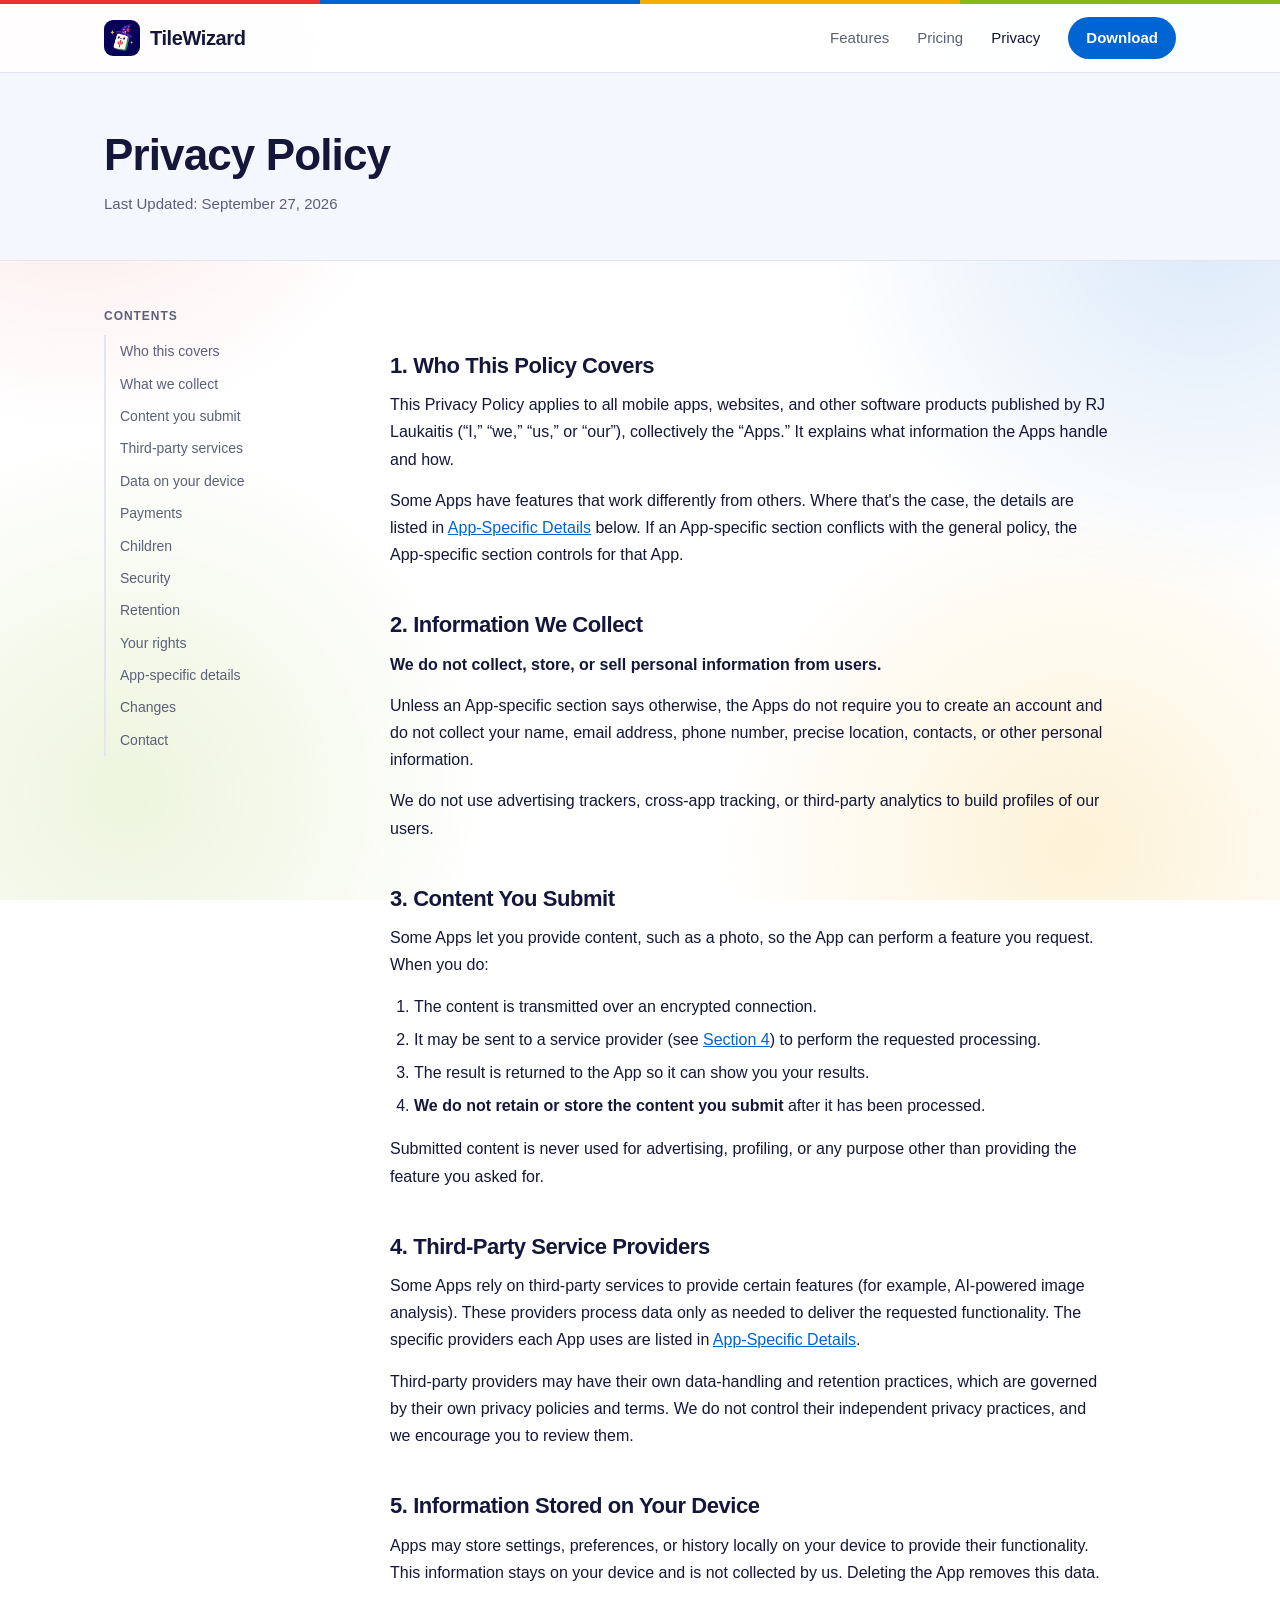
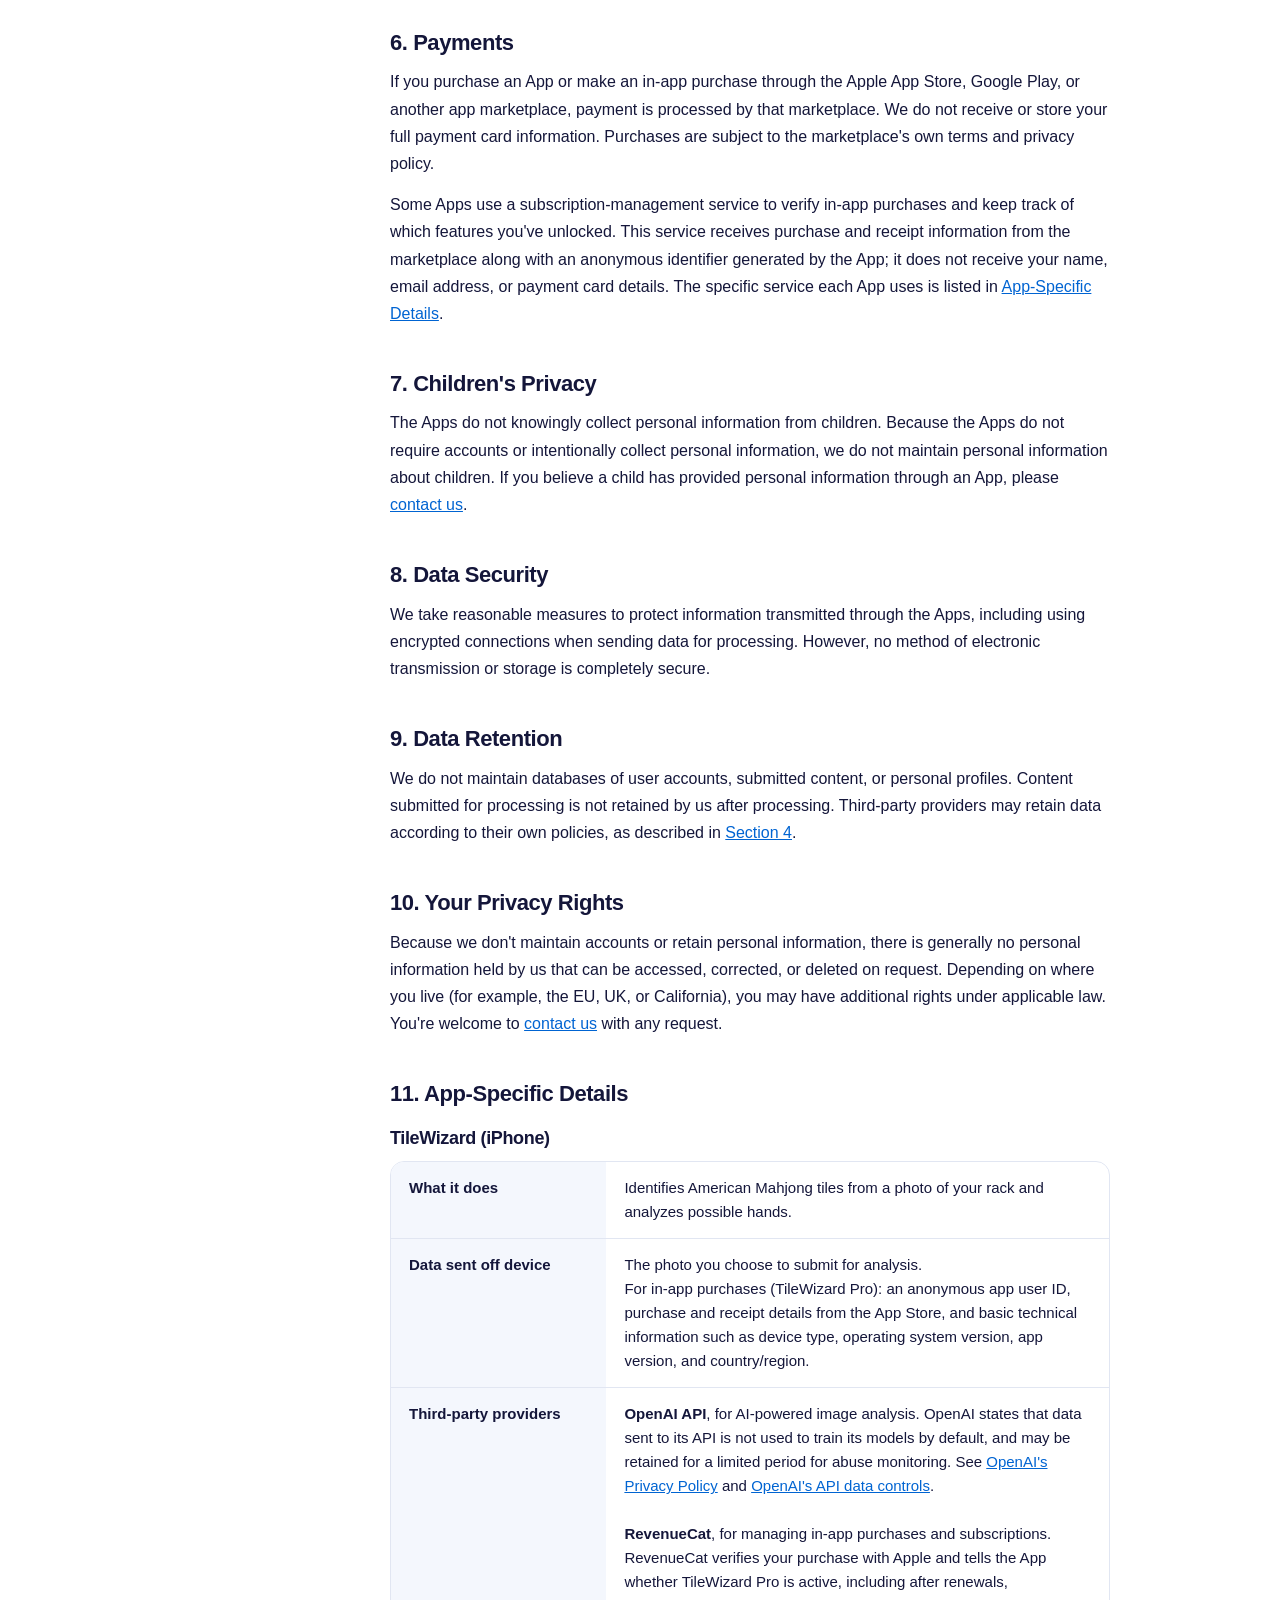
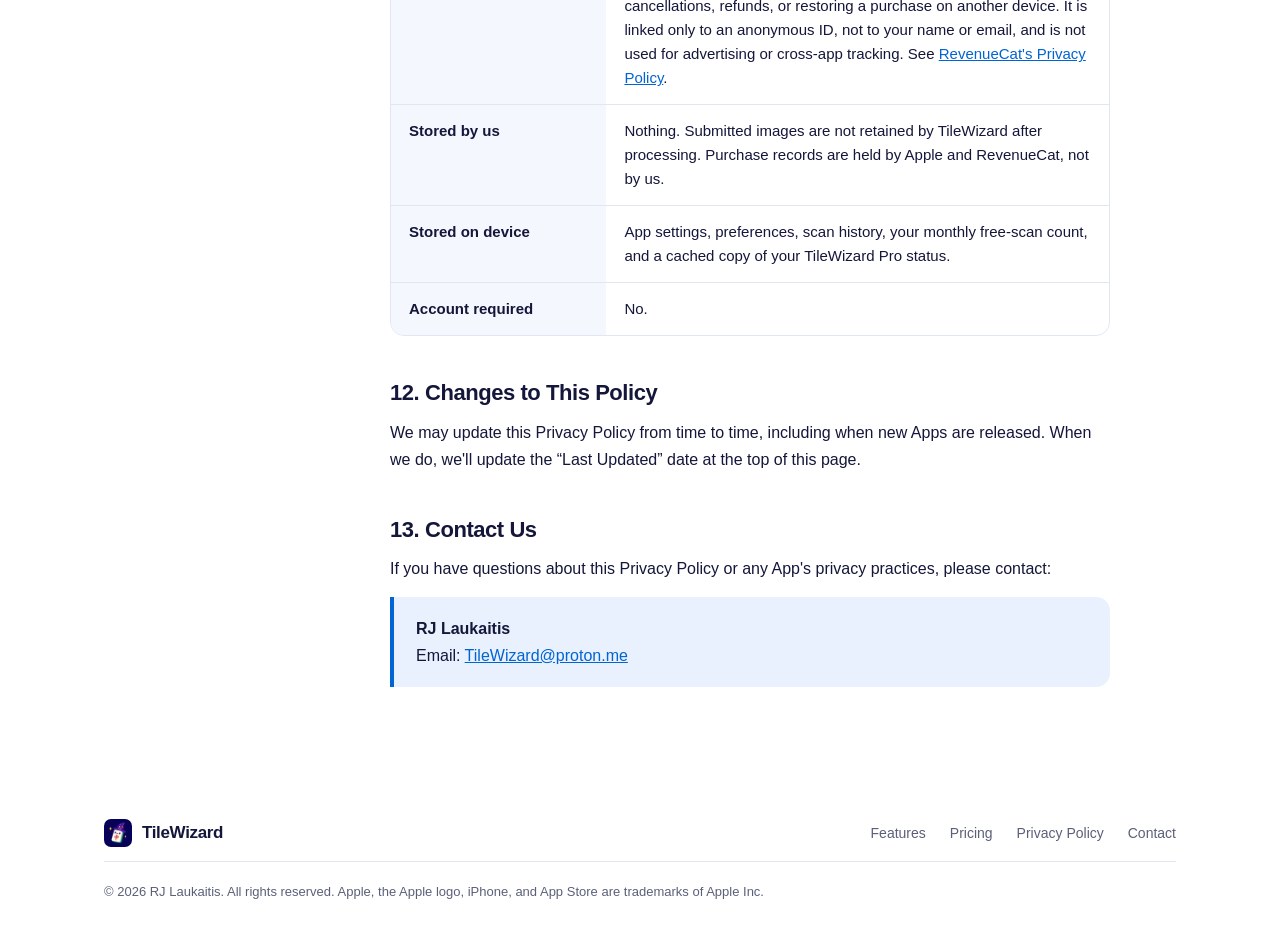
==== commit 363d5299: "fix" ====
--- a/privacy/index.html
+++ b/privacy/index.html
@@ -56,9 +56,6 @@
   </nav>
 
   <main class="policy">
-    <div class="callout">
-      <b>The short version:</b> my apps don't require accounts, don't use ad trackers or analytics profiling, and don't sell your data. When an app needs to send something off your device to work (like a photo for AI analysis), it's used only for that feature and isn't kept by me.
-    </div>
 
     <h2 id="scope">1. Who This Policy Covers</h2>
     <p>This Privacy Policy applies to all mobile apps, websites, and other software products published by RJ Laukaitis (&ldquo;I,&rdquo; &ldquo;we,&rdquo; &ldquo;us,&rdquo; or &ldquo;our&rdquo;), collectively the &ldquo;Apps.&rdquo; It explains what information the Apps handle and how.</p>
--- a/assets/style.css
+++ b/assets/style.css
@@ -50,6 +50,20 @@
   height: 4px;
   background: linear-gradient(90deg,
     var(--red) 0 25%, var(--blue) 25% 50%, var(--yellow) 50% 75%, var(--green) 75% 100%);
+}
+
+/* Soft brand-color orbs behind the page content */
+body::after {
+  content: "";
+  position: fixed;
+  inset: 0;
+  z-index: -1;
+  pointer-events: none;
+  background:
+    radial-gradient(circle 38vmax at 6% 10%, rgba(229, 50, 56, .13), transparent 70%),
+    radial-gradient(circle 42vmax at 94% 24%, rgba(0, 100, 210, .14), transparent 70%),
+    radial-gradient(circle 40vmax at 84% 94%, rgba(245, 175, 2, .16), transparent 70%),
+    radial-gradient(circle 40vmax at 10% 88%, rgba(134, 184, 23, .15), transparent 70%);
 }
 
 a { color: var(--blue); }
@@ -148,13 +162,21 @@
 .appstore-badge .small { font-size: 11px; letter-spacing: .01em; }
 .appstore-badge .big { font-size: 21px; font-weight: 600; letter-spacing: -.02em; }
 
+/* "Coming soon" variant: outlined, not a link */
+.appstore-badge.soon {
+  color: var(--text);
+  background: rgba(255, 255, 255, .7);
+  border: 1.5px dashed #b9c1d9;
+  cursor: default;
+}
+.appstore-badge.soon:hover { color: var(--text); transform: none; box-shadow: none; }
+
 /* ---------- Hero ---------- */
 
 .hero {
   background:
     radial-gradient(900px 420px at 85% 10%, var(--tint-blue), transparent 70%),
     radial-gradient(600px 320px at 5% 100%, var(--tint-yellow), transparent 70%);
-  border-bottom: 1px solid var(--border);
 }
 .hero .container {
   display: grid;
@@ -215,11 +237,6 @@
 /* ---------- Sections ---------- */
 
 .section { padding: 88px 0; }
-.section.soft {
-  background: var(--bg-soft);
-  border-top: 1px solid var(--border);
-  border-bottom: 1px solid var(--border);
-}
 
 .section-head {
   max-width: 640px;
@@ -268,9 +285,12 @@
 
 /* ---------- Pricing ---------- */
 
-.pricing { max-width: 800px; margin: 0 auto; }
+.pricing { max-width: 1040px; margin: 0 auto; }
 .plan { position: relative; }
-.plan.featured { border: 2px solid var(--blue); }
+.plan.featured {
+  border: 2px solid var(--yellow);
+  box-shadow: var(--shadow), 0 12px 32px rgba(245, 175, 2, .18);
+}
 .plan-tag {
   position: absolute;
   top: -13px;
@@ -279,8 +299,9 @@
   font-size: 12px;
   font-weight: 700;
   color: var(--text);
-  background: var(--yellow);
-  border-radius: 999px;
+  background: linear-gradient(135deg, #ffd45c, var(--yellow));
+  border-radius: 6px;
+  box-shadow: 0 2px 6px rgba(245, 175, 2, .35);
 }
 .plan h3 { font-size: 16px; color: var(--muted); font-weight: 600; }
 .plan .price {
@@ -370,6 +391,13 @@
 }
 .cta-band p { margin: 0 0 30px; color: #c3c7ee; }
 .cta-band .appstore-badge { border: 1px solid rgba(255, 255, 255, .35); }
+.cta-band .cta-row { justify-content: center; }
+.cta-band .appstore-badge.soon,
+.cta-band .appstore-badge.soon:hover {
+  color: #fff;
+  background: transparent;
+  border: 1.5px dashed rgba(255, 255, 255, .45);
+}
 
 /* ---------- Footer ---------- */
 
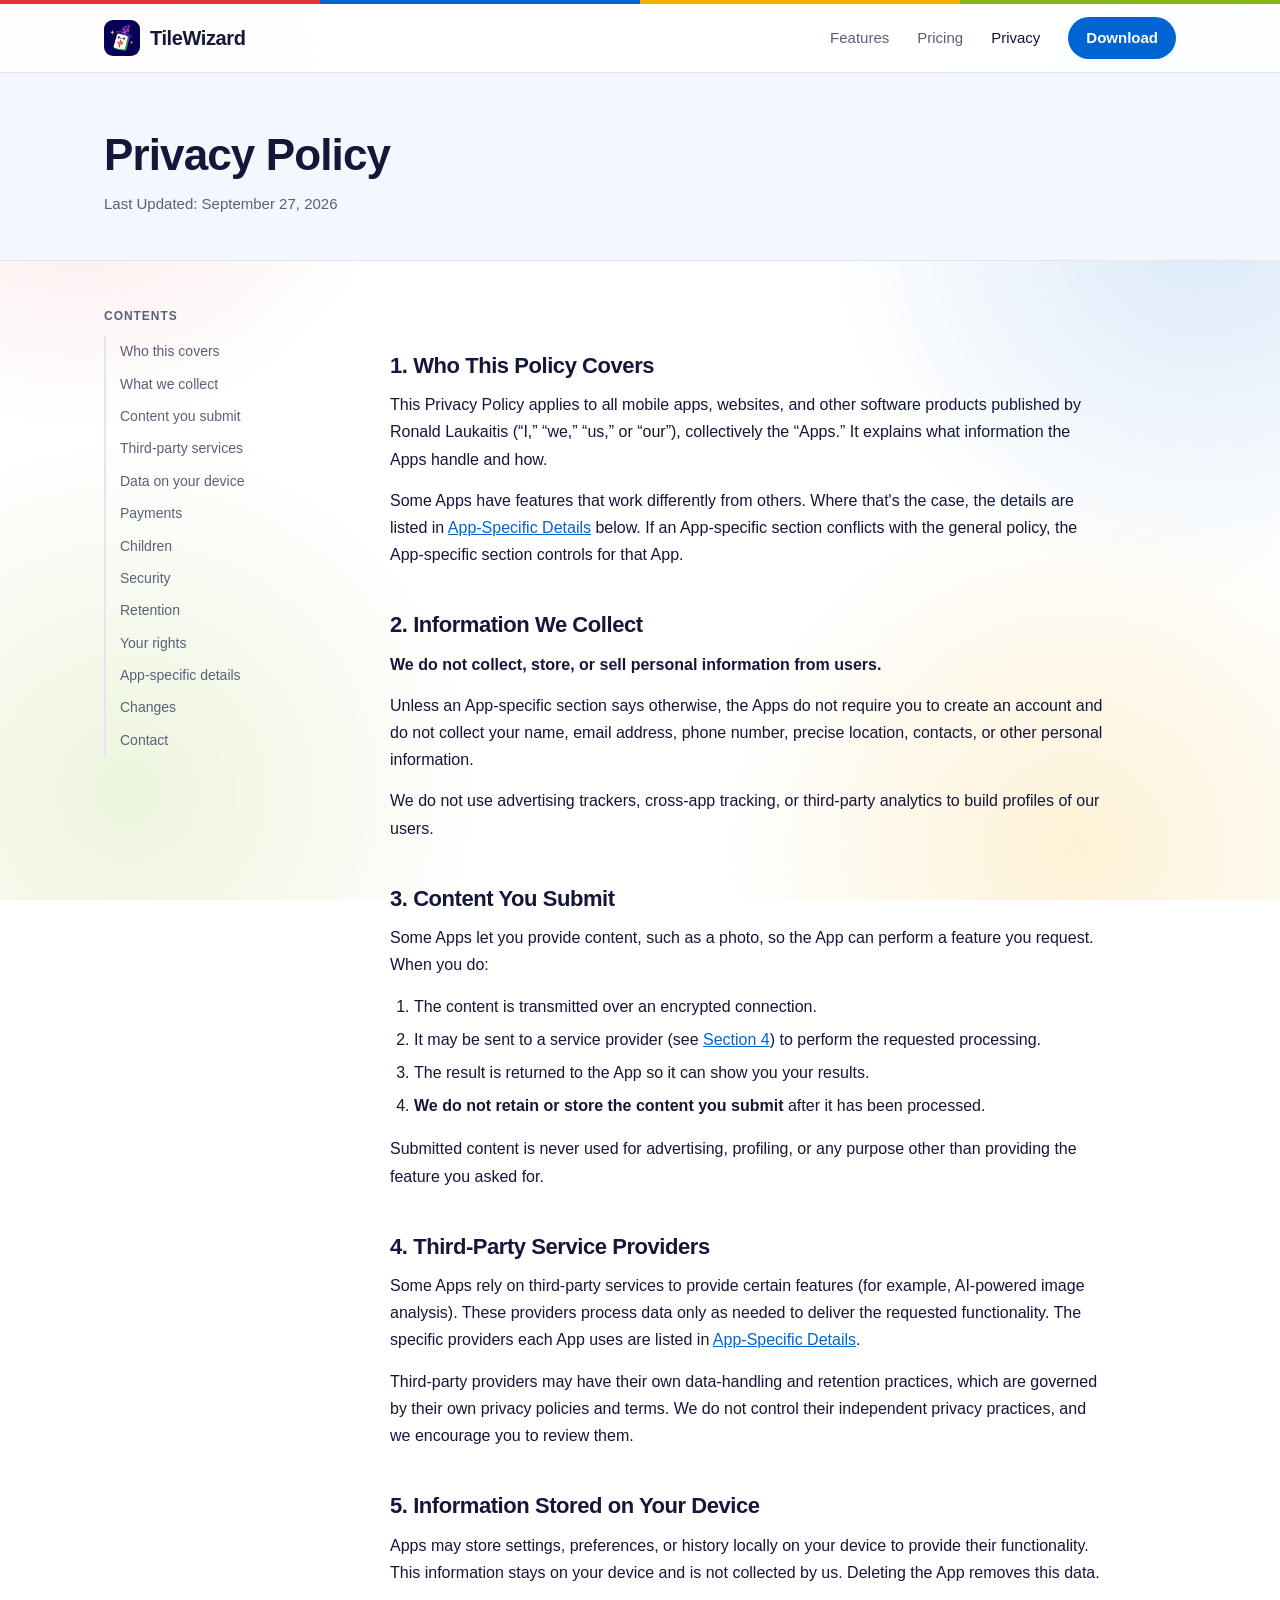
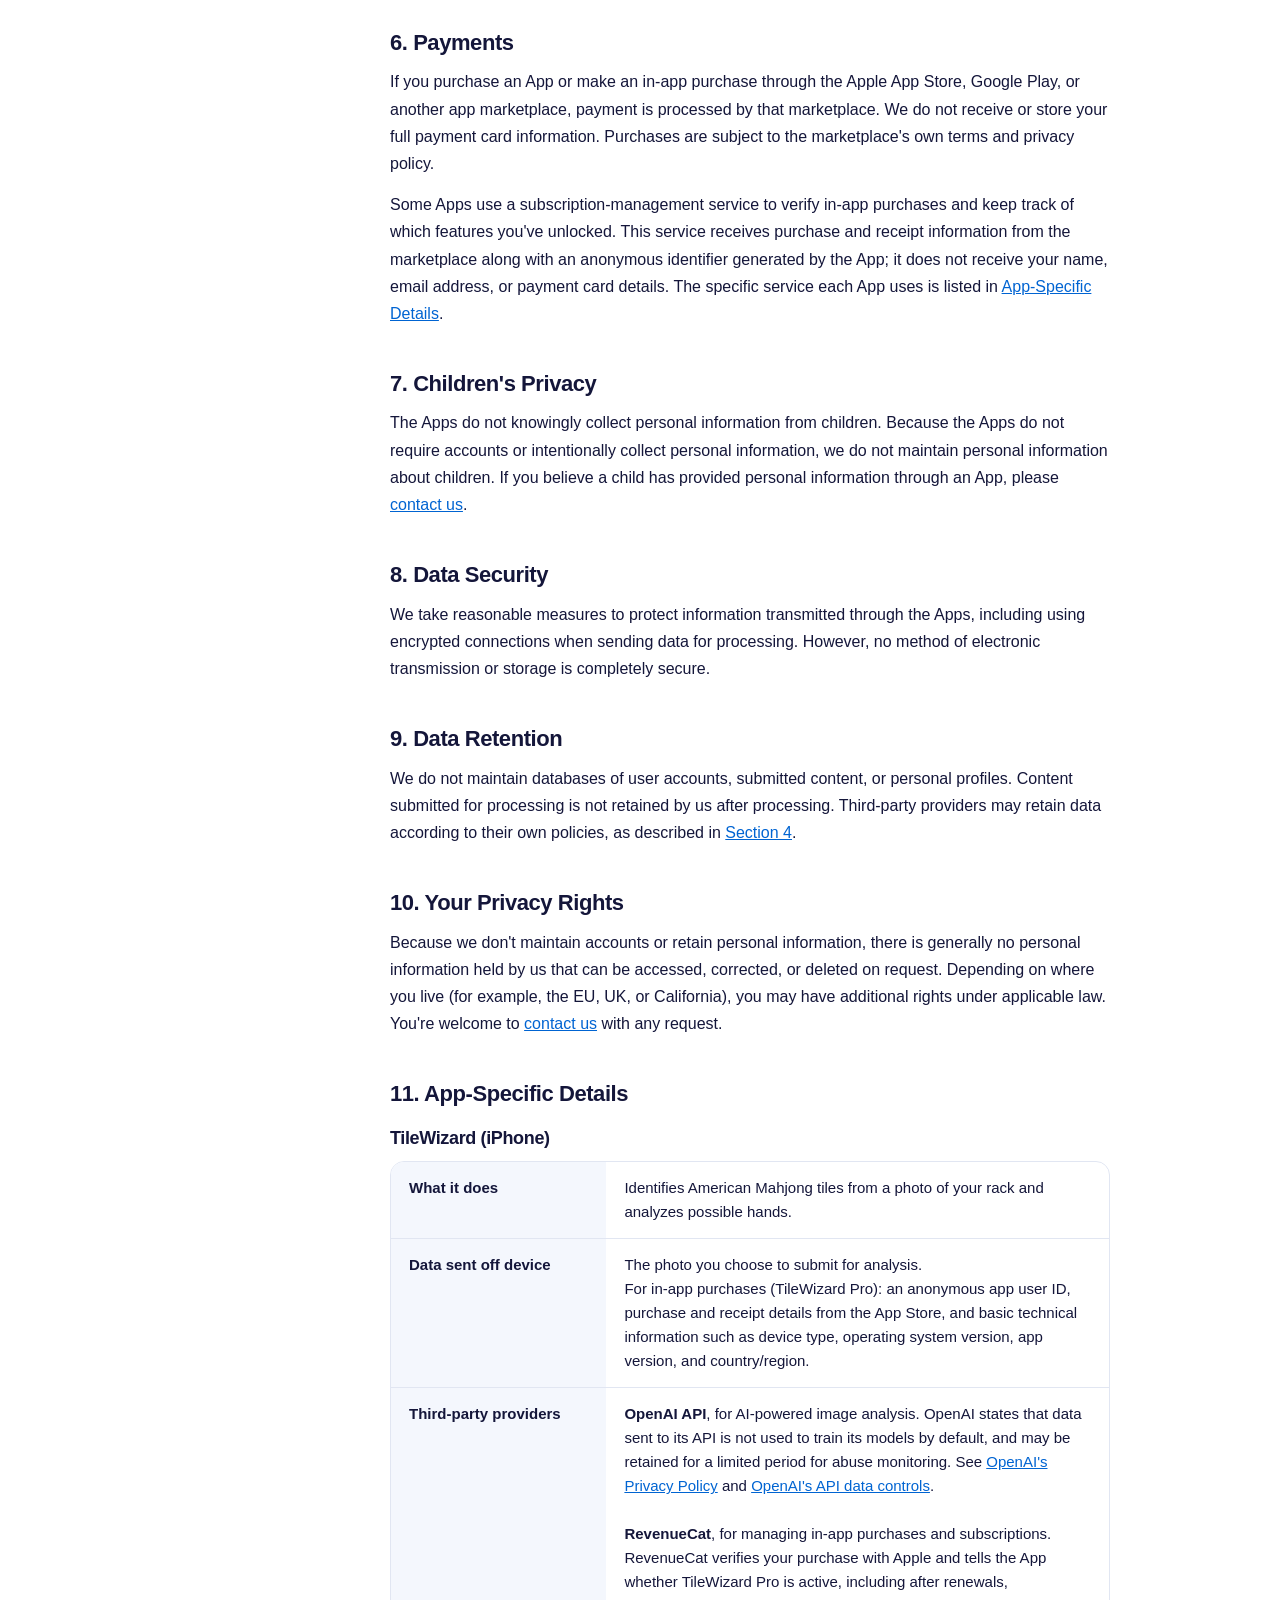
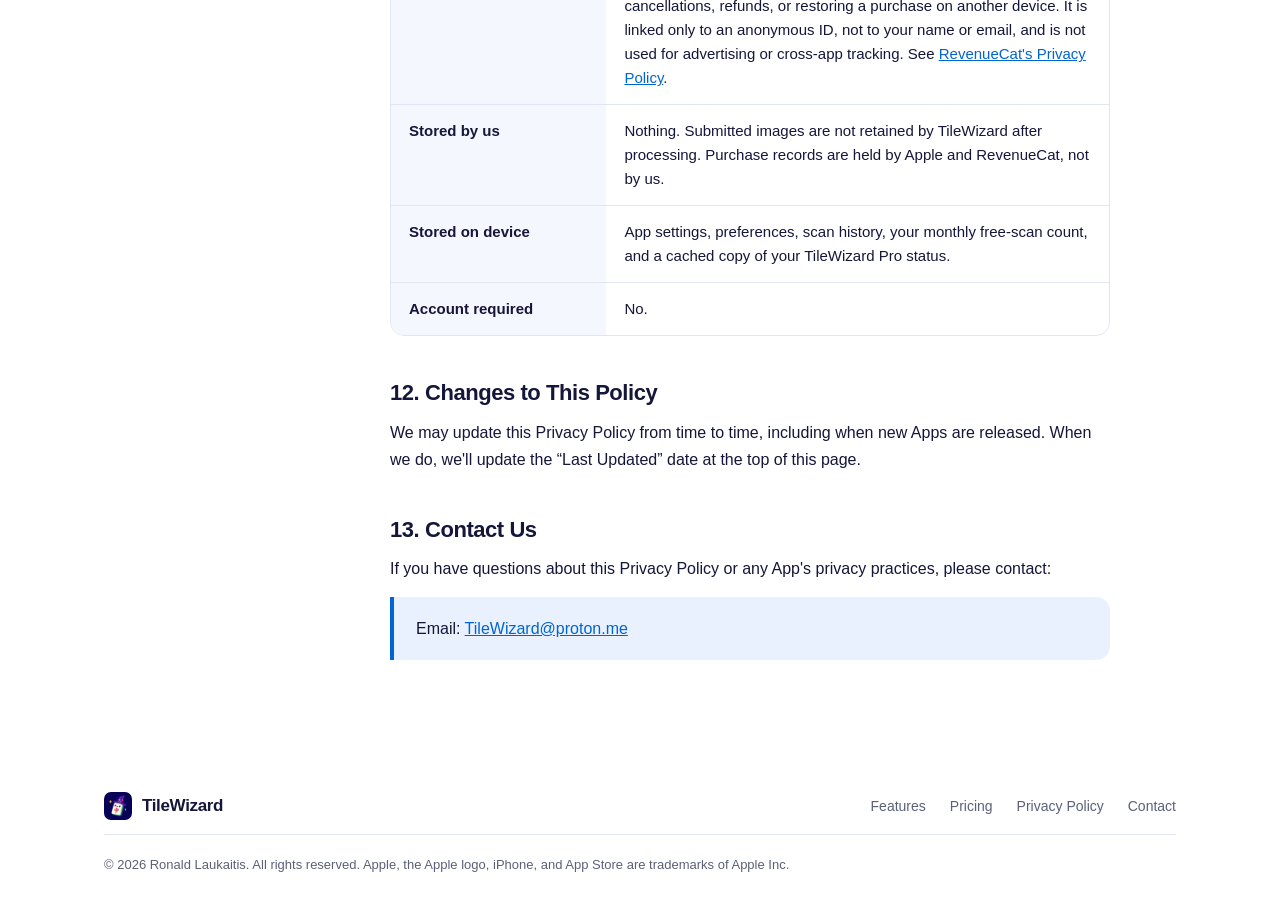
==== commit fbd61b40: "fix" ====
--- a/privacy/index.html
+++ b/privacy/index.html
@@ -4,7 +4,7 @@
   <meta charset="UTF-8">
   <meta name="viewport" content="width=device-width, initial-scale=1.0">
   <title>Privacy Policy - TileWizard</title>
-  <meta name="description" content="Privacy Policy covering all apps and products published by RJ Laukaitis, including TileWizard.">
+  <meta name="description" content="Privacy Policy covering all apps and products published by Ronald Laukaitis, including TileWizard.">
   <meta name="theme-color" content="#0b0b4f">
   <link rel="icon" href="../assets/favicon.png" type="image/png">
   <link rel="apple-touch-icon" href="../assets/apple-touch-icon.png">
@@ -58,7 +58,7 @@
   <main class="policy">
 
     <h2 id="scope">1. Who This Policy Covers</h2>
-    <p>This Privacy Policy applies to all mobile apps, websites, and other software products published by RJ Laukaitis (&ldquo;I,&rdquo; &ldquo;we,&rdquo; &ldquo;us,&rdquo; or &ldquo;our&rdquo;), collectively the &ldquo;Apps.&rdquo; It explains what information the Apps handle and how.</p>
+    <p>This Privacy Policy applies to all mobile apps, websites, and other software products published by Ronald Laukaitis (&ldquo;I,&rdquo; &ldquo;we,&rdquo; &ldquo;us,&rdquo; or &ldquo;our&rdquo;), collectively the &ldquo;Apps.&rdquo; It explains what information the Apps handle and how.</p>
     <p>Some Apps have features that work differently from others. Where that's the case, the details are listed in <a href="#apps">App-Specific Details</a> below. If an App-specific section conflicts with the general policy, the App-specific section controls for that App.</p>
 
     <h2 id="collect">2. Information We Collect</h2>
@@ -147,7 +147,6 @@
     <h2 id="contact">13. Contact Us</h2>
     <p>If you have questions about this Privacy Policy or any App's privacy practices, please contact:</p>
     <div class="callout">
-      <b>RJ Laukaitis</b><br>
       Email: <a href="mailto:TileWizard@proton.me">TileWizard@proton.me</a>
     </div>
   </main>
@@ -165,7 +164,7 @@
       <a href="./">Privacy Policy</a>
       <a href="mailto:TileWizard@proton.me">Contact</a>
     </div>
-    <p class="fine">&copy; 2026 RJ Laukaitis. All rights reserved. Apple, the Apple logo, iPhone, and App Store are trademarks of Apple Inc.</p>
+    <p class="fine">&copy; 2026 Ronald Laukaitis. All rights reserved. Apple, the Apple logo, iPhone, and App Store are trademarks of Apple Inc.</p>
   </div>
 </footer>
 
